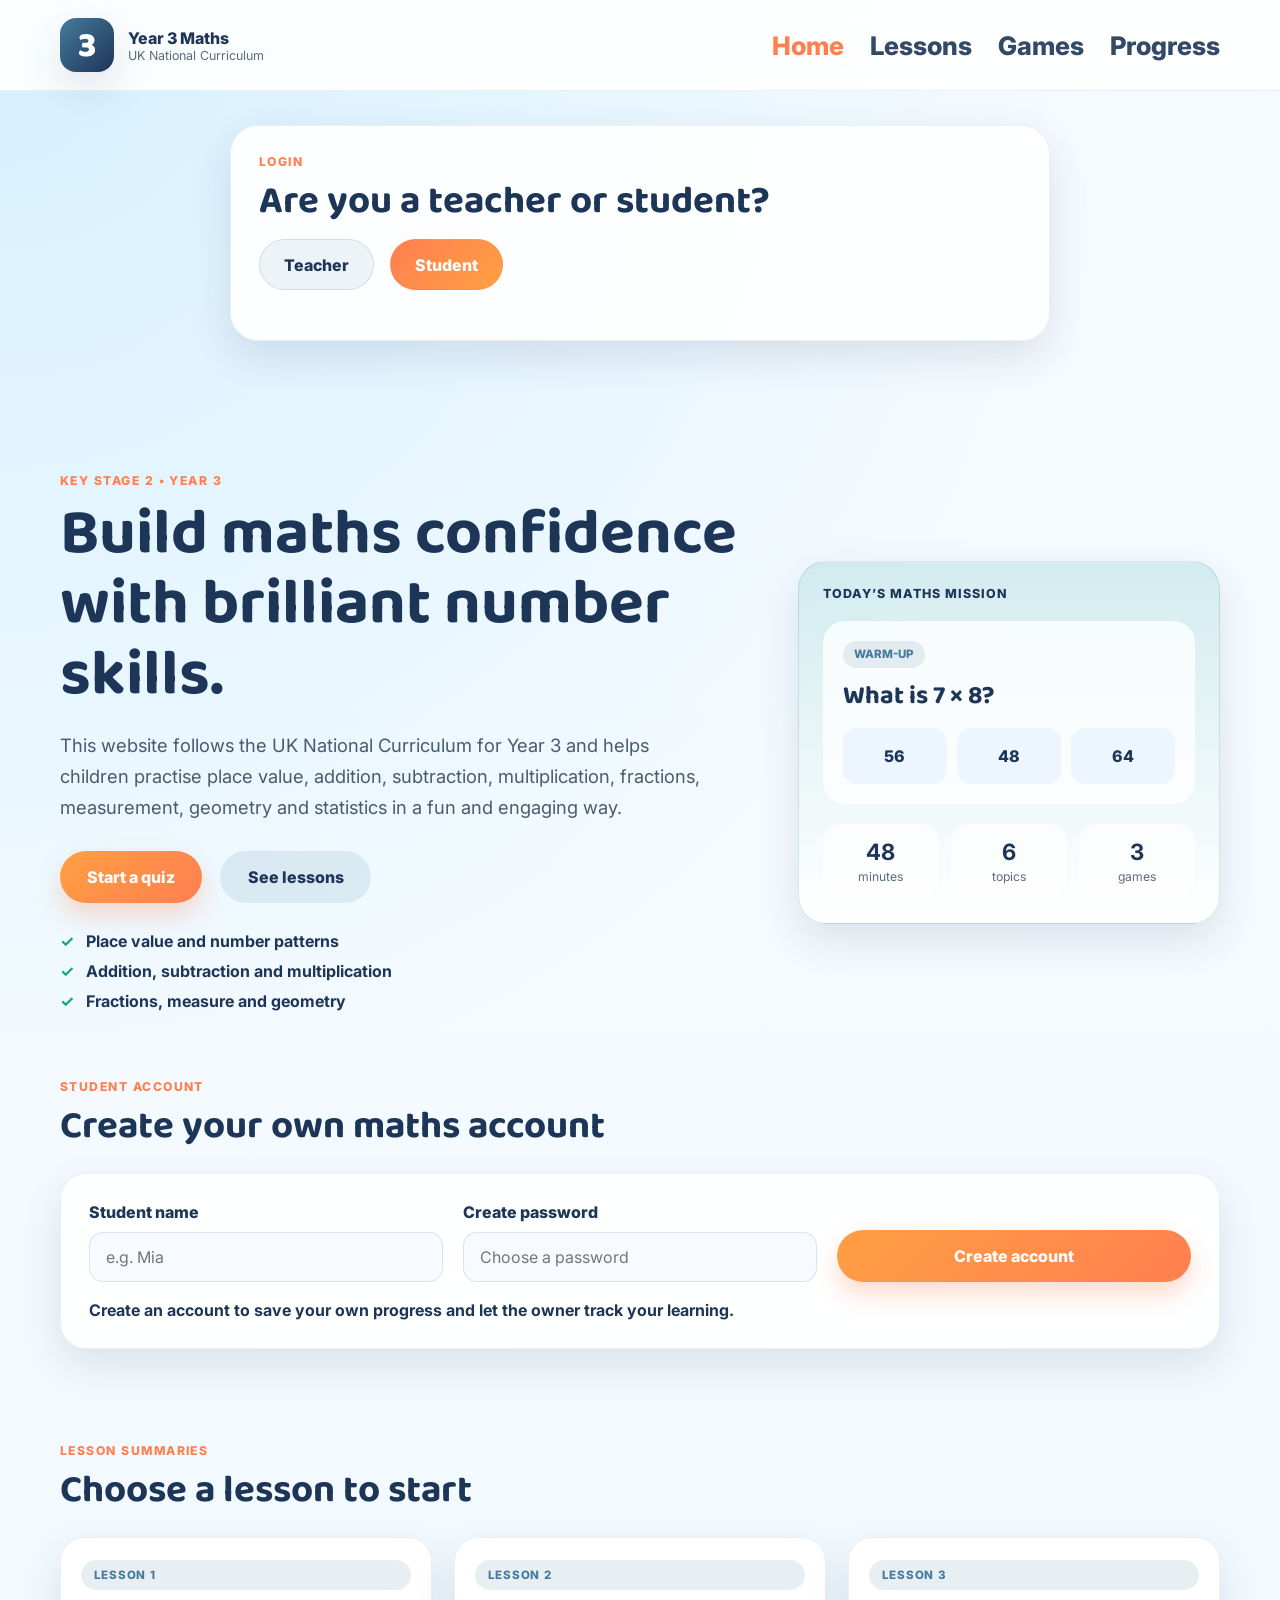
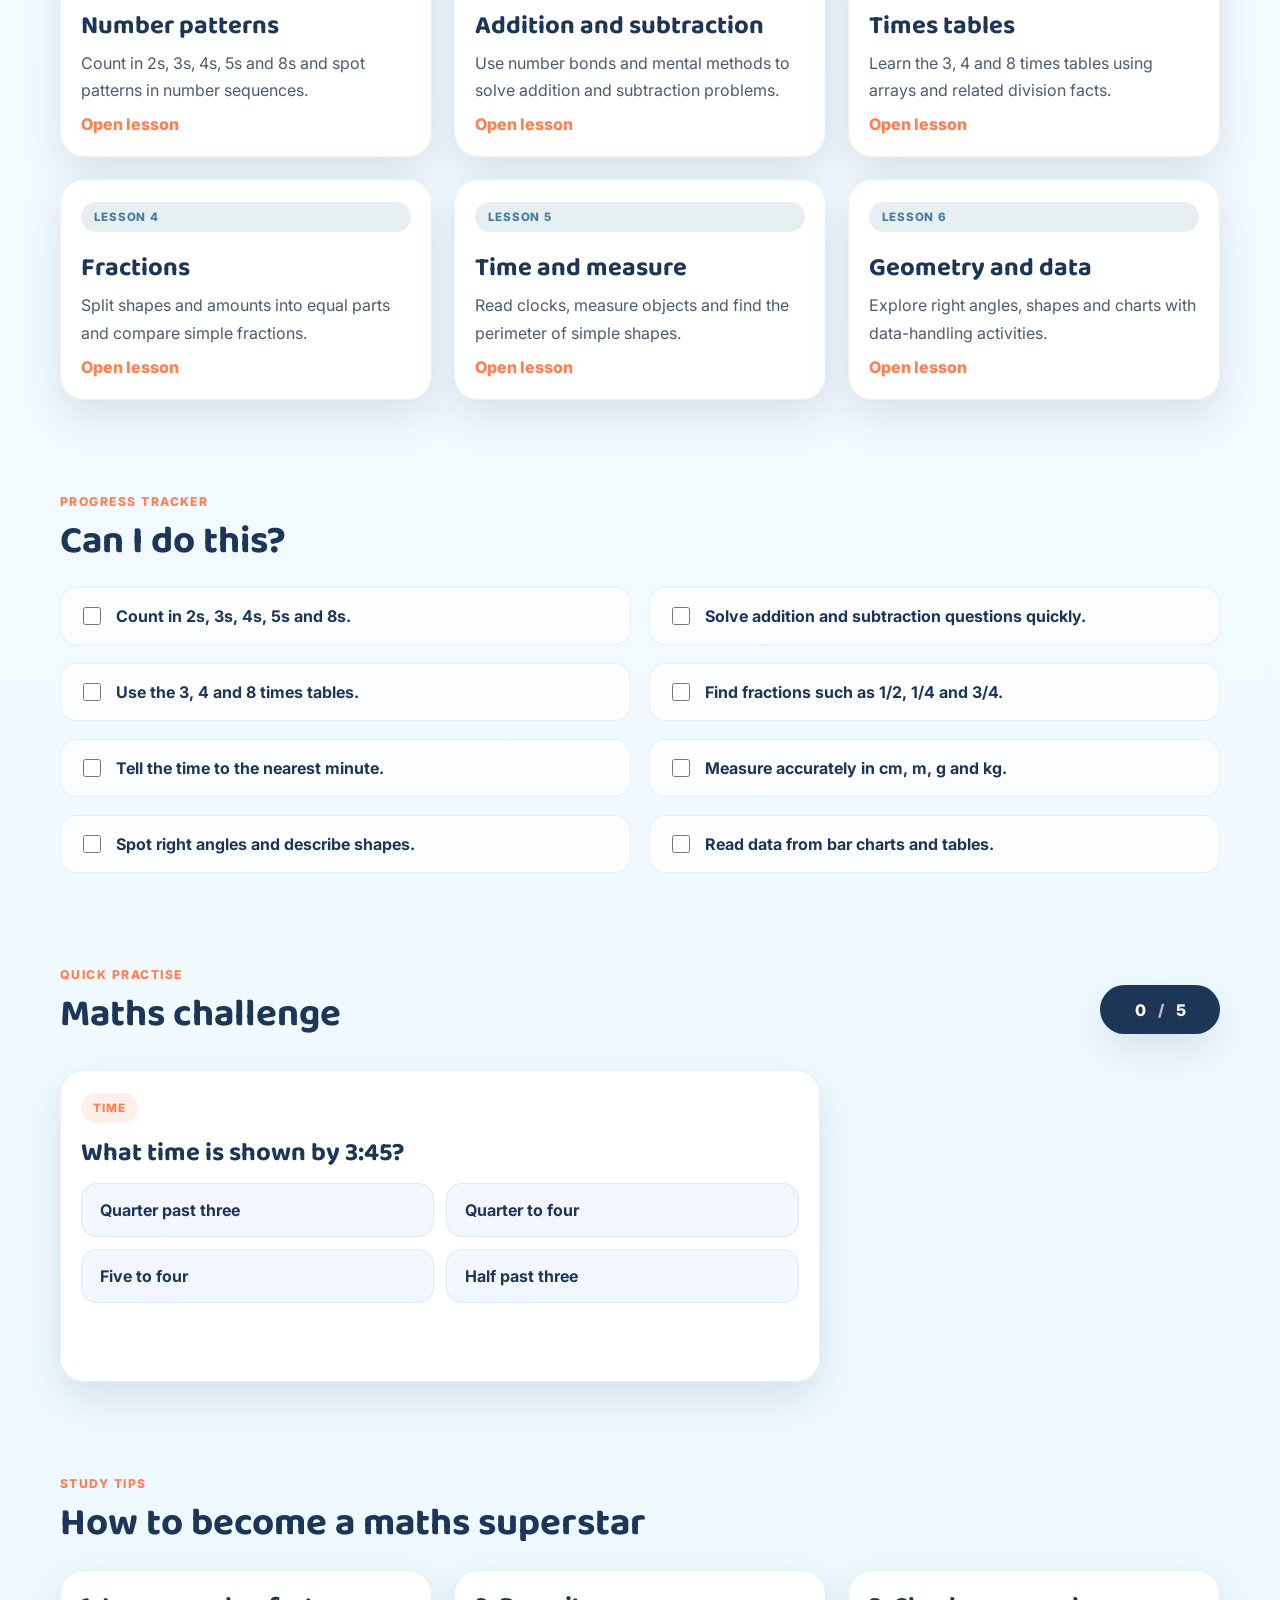
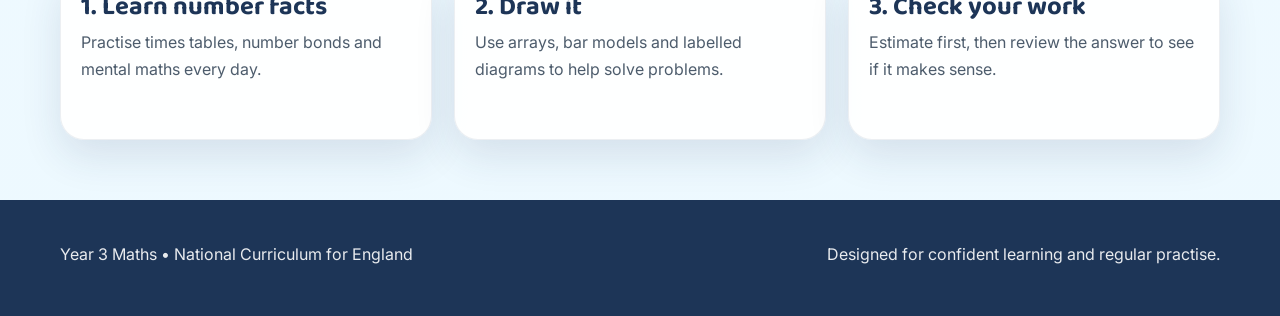
==== index.html @ a6eb0e90 "Add files via upload" ====
<!DOCTYPE html>
<html lang="en">
  <head>
    <meta charset="UTF-8" />
    <meta name="viewport" content="width=device-width, initial-scale=1.0" />
    <title>Year 3 Maths | UK Curriculum</title>
    <meta
      name="description"
      content="A colourful Year 3 maths website aligned to the UK National Curriculum with lessons, games and a progress tracker."
    />
    <link rel="preconnect" href="https://fonts.googleapis.com" />
    <link rel="preconnect" href="https://fonts.gstatic.com" crossorigin />
    <link
      href="https://fonts.googleapis.com/css2?family=Baloo+2:wght@400;600;700;800&family=Inter:wght@400;500;600;700;800&display=swap"
      rel="stylesheet"
    />
    <link rel="stylesheet" href="style.css" />
  </head>
  <body data-page="home">
    <header class="topbar">
      <div class="container nav-wrap">
        <div class="brand">
          <span class="brand-mark">3</span>
          <div>
            <p class="brand-name">Year 3 Maths</p>
            <p class="brand-subtitle">UK National Curriculum</p>
          </div>
        </div>
        <nav class="main-nav" aria-label="Main navigation">
          <a href="index.html" class="nav-link active">Home</a>
          <a href="lessons.html" class="nav-link">Lessons</a>
          <a href="games.html" class="nav-link">Games</a>
          <a href="progress.html" class="nav-link">Progress</a>
        </nav>
      </div>
    </header>

    <main>
      <section class="login-section container">
        <div class="login-card">
          <p class="eyebrow">Login</p>
          <h2>Are you a teacher or student?</h2>

          <div class="role-choice">
            <button type="button" class="role-btn" data-role="teacher">Teacher</button>
            <button type="button" class="role-btn primary" data-role="student">Student</button>
          </div>

          <div id="teacherLoginPanel" class="role-panel hidden">
            <label for="teacherPasswordInput">Teacher password</label>
            <input id="teacherPasswordInput" type="password" placeholder="Enter teacher password" />
            <button id="teacherPasswordBtn" class="btn primary" type="button">Go to teacher dashboard</button>
            <p id="teacherLoginMessage" class="login-message"></p>
          </div>

          <div id="studentLoginPanel" class="role-panel hidden">
            <form id="studentLoginForm" class="student-signup-form login-form">
              <div class="signup-field">
                <label for="studentLoginName">Student name</label>
                <input id="studentLoginName" type="text" placeholder="Enter your name" maxlength="30" />
              </div>
              <div class="signup-field">
                <label for="studentLoginPassword">Password</label>
                <input id="studentLoginPassword" type="password" placeholder="Enter your password" maxlength="30" />
              </div>
              <div class="login-buttons">
                <button type="submit" class="btn primary">Log in</button>
                <button type="button" id="studentCreateAccountBtn" class="btn secondary">Create account</button>
              </div>
            </form>
            <p id="studentLoginMessage" class="login-message">Log in with your student account or create a new one.</p>
          </div>
        </div>
      </section>

      <section class="hero container">
        <div class="hero-text">
          <p class="eyebrow">Key Stage 2 • Year 3</p>
          <h1>Build maths confidence with brilliant number skills.</h1>
          <p class="intro">
            This website follows the UK National Curriculum for Year 3 and helps children
            practise place value, addition, subtraction, multiplication, fractions, measurement,
            geometry and statistics in a fun and engaging way.
          </p>
          <div class="cta-row">
            <a class="btn primary" href="#quiz">Start a quiz</a>
            <a class="btn secondary" href="lessons.html">See lessons</a>
          </div>

          <ul class="quick-list">
            <li>Place value and number patterns</li>
            <li>Addition, subtraction and multiplication</li>
            <li>Fractions, measure and geometry</li>
          </ul>
        </div>

        <div class="hero-panel">
          <p class="panel-label">Today’s Maths Mission</p>
          <div class="mini-problem">
            <span class="mini-label">Warm-up</span>
            <h3>What is 7 × 8?</h3>
            <div class="mini-row">
              <span>56</span>
              <span>48</span>
              <span>64</span>
            </div>
          </div>
          <div class="mini-facts">
            <div>
              <strong>48</strong>
              <span>minutes</span>
            </div>
            <div>
              <strong>6</strong>
              <span>topics</span>
            </div>
            <div>
              <strong>3</strong>
              <span>games</span>
            </div>
          </div>
        </div>
      </section>

      <section class="student-account container">
        <div class="section-heading">
          <p class="eyebrow">Student account</p>
          <h2>Create your own maths account</h2>
        </div>

        <div class="account-panel">
          <form id="studentSignupForm" class="student-signup-form">
            <div class="signup-field">
              <label for="studentNameInput">Student name</label>
              <input id="studentNameInput" type="text" placeholder="e.g. Mia" maxlength="30" />
            </div>
            <div class="signup-field">
              <label for="studentPasswordInput">Create password</label>
              <input id="studentPasswordInput" type="password" placeholder="Choose a password" maxlength="30" />
            </div>
            <button class="btn primary" type="submit">Create account</button>
          </form>
          <p id="studentSignupMessage" class="signup-message">Create an account to save your own progress and let the owner track your learning.</p>
        </div>
      </section>

      <section class="curriculum container">
        <div class="section-heading">
          <p class="eyebrow">Lesson summaries</p>
          <h2>Choose a lesson to start</h2>
        </div>

        <div class="card-grid">
          <a class="summary-card" href="lessons.html#counting-panel">
            <span class="tag">Lesson 1</span>
            <h3>Number patterns</h3>
            <p>Count in 2s, 3s, 4s, 5s and 8s and spot patterns in number sequences.</p>
            <span class="summary-link">Open lesson</span>
          </a>

          <a class="summary-card" href="lessons.html#addition-panel">
            <span class="tag">Lesson 2</span>
            <h3>Addition and subtraction</h3>
            <p>Use number bonds and mental methods to solve addition and subtraction problems.</p>
            <span class="summary-link">Open lesson</span>
          </a>

          <a class="summary-card" href="lessons.html#multiplication-panel">
            <span class="tag">Lesson 3</span>
            <h3>Times tables</h3>
            <p>Learn the 3, 4 and 8 times tables using arrays and related division facts.</p>
            <span class="summary-link">Open lesson</span>
          </a>

          <a class="summary-card" href="lessons.html#fractions-panel">
            <span class="tag">Lesson 4</span>
            <h3>Fractions</h3>
            <p>Split shapes and amounts into equal parts and compare simple fractions.</p>
            <span class="summary-link">Open lesson</span>
          </a>

          <a class="summary-card" href="lessons.html#measurement-panel">
            <span class="tag">Lesson 5</span>
            <h3>Time and measure</h3>
            <p>Read clocks, measure objects and find the perimeter of simple shapes.</p>
            <span class="summary-link">Open lesson</span>
          </a>

          <a class="summary-card" href="lessons.html#geometry-panel">
            <span class="tag">Lesson 6</span>
            <h3>Geometry and data</h3>
            <p>Explore right angles, shapes and charts with data-handling activities.</p>
            <span class="summary-link">Open lesson</span>
          </a>
        </div>
      </section>

      <section class="checklist container">
        <div class="section-heading">
          <p class="eyebrow">Progress tracker</p>
          <h2>Can I do this?</h2>
        </div>

        <div class="check-grid">
          <label><input type="checkbox" /> Count in 2s, 3s, 4s, 5s and 8s.</label>
          <label><input type="checkbox" /> Solve addition and subtraction questions quickly.</label>
          <label><input type="checkbox" /> Use the 3, 4 and 8 times tables.</label>
          <label><input type="checkbox" /> Find fractions such as 1/2, 1/4 and 3/4.</label>
          <label><input type="checkbox" /> Tell the time to the nearest minute.</label>
          <label><input type="checkbox" /> Measure accurately in cm, m, g and kg.</label>
          <label><input type="checkbox" /> Spot right angles and describe shapes.</label>
          <label><input type="checkbox" /> Read data from bar charts and tables.</label>
        </div>
      </section>

      <section id="quiz" class="quiz container">
        <div class="quiz-header">
          <div>
            <p class="eyebrow">Quick practise</p>
            <h2>Maths challenge</h2>
          </div>
          <div class="score-box">
            <span id="scoreValue">0</span>
            <span class="slash">/</span>
            <span id="questionCount">0</span>
          </div>
        </div>

        <div class="question-panel">
          <p id="questionCategory" class="category">Number</p>
          <h3 id="questionText">Question will appear here.</h3>
          <div id="answerButtons" class="answer-grid" aria-live="polite"></div>
          <p id="feedback" class="feedback" aria-live="assertive"></p>
          <button id="nextButton" class="btn primary hidden" type="button">Next question</button>
        </div>
      </section>

      <section class="tips container">
        <div class="section-heading">
          <p class="eyebrow">Study tips</p>
          <h2>How to become a maths superstar</h2>
        </div>

        <div class="tips-grid">
          <div class="tip-box">
            <h3>1. Learn number facts</h3>
            <p>Practise times tables, number bonds and mental maths every day.</p>
          </div>
          <div class="tip-box">
            <h3>2. Draw it</h3>
            <p>Use arrays, bar models and labelled diagrams to help solve problems.</p>
          </div>
          <div class="tip-box">
            <h3>3. Check your work</h3>
            <p>Estimate first, then review the answer to see if it makes sense.</p>
          </div>
        </div>
      </section>
    </main>

    <footer class="site-footer">
      <div class="container footer-wrap">
        <p>Year 3 Maths • National Curriculum for England</p>
        <p>Designed for confident learning and regular practise.</p>
      </div>
    </footer>

    <script src="script.js"></script>
  </body>
</html>
---- style.css ----
:root {
  --navy: #1d3557;
  --blue: #457b9d;
  --sky: #7dd3fc;
  --mint: #dff7ea;
  --peach: #ffd166;
  --coral: #ff7f50;
  --pink: #f9c5d5;
  --lilac: #d9c2f3;
  --green: #5ec27a;
  --white: #ffffff;
  --dark: #213447;
  --light: #f8fbff;
  --text: #1f2f44;
  --success: #13a77d;
  --danger: #d93a3a;
  --shadow: 0 16px 40px rgba(29, 53, 87, 0.12);
}

* {
  box-sizing: border-box;
}

html {
  scroll-behavior: smooth;
}

body {
  margin: 0;
  font-family: "Inter", sans-serif;
  background:
    radial-gradient(circle at top left, rgba(125, 211, 252, 0.28), transparent 30%),
    linear-gradient(180deg, #f7fbff 0%, #edf9ff 100%);
  color: var(--text);
}

a {
  text-decoration: none;
}

button,
input {
  font: inherit;
}

img {
  max-width: 100%;
  display: block;
}

.container {
  width: min(1160px, calc(100% - 30px));
  margin: 0 auto;
}

.topbar {
  position: sticky;
  top: 0;
  z-index: 10;
  background: rgba(255, 255, 255, 0.88);
  backdrop-filter: blur(12px);
  border-bottom: 1px solid rgba(29, 53, 87, 0.08);
}

.nav-wrap {
  display: flex;
  align-items: center;
  justify-content: space-between;
  padding: 18px 0;
  gap: 24px;
}

.brand {
  display: flex;
  align-items: center;
  gap: 14px;
}

.brand-mark {
  width: 54px;
  height: 54px;
  border-radius: 16px;
  display: grid;
  place-items: center;
  background: linear-gradient(135deg, var(--blue), var(--navy));
  color: var(--white);
  font-family: "Baloo 2", cursive;
  font-size: 2.2rem;
  font-weight: 800;
  box-shadow: var(--shadow);
}

.brand-name,
.brand-subtitle {
  margin: 0;
}

.brand-name {
  font-weight: 800;
  color: var(--navy);
}

.brand-subtitle {
  font-size: 0.78rem;
  color: rgba(32, 51, 71, 0.72);
}

.main-nav {
  display: flex;
  align-items: center;
  flex-wrap: wrap;
  gap: 16px 26px;
}

.nav-link {
  font-size: clamp(1.15rem, 2vw, 2rem);
  font-weight: 800;
  color: var(--navy);
  opacity: 0.9;
  transition: opacity 0.2s ease;
}

.nav-link:hover,
.nav-link.active {
  opacity: 1;
  color: var(--coral);
}

.hero {
  display: grid;
  grid-template-columns: 1.25fr 0.75fr;
  gap: 34px;
  align-items: center;
  padding: 72px 0 56px;
}

.eyebrow {
  margin: 0 0 12px;
  text-transform: uppercase;
  letter-spacing: 0.12em;
  font-size: 0.76rem;
  font-weight: 800;
  color: var(--coral);
}

h1,
h2,
h3 {
  margin: 0 0 16px;
  font-family: "Baloo 2", cursive;
  line-height: 1.1;
  color: var(--navy);
}

h1 {
  font-size: clamp(3rem, 5vw, 6rem);
}

h2 {
  font-size: clamp(2.2rem, 3vw, 3.5rem);
}

h3 {
  font-size: clamp(1.6rem, 2vw, 2.2rem);
}

.intro {
  line-height: 1.7;
  font-size: 1.15rem;
  color: rgba(32, 51, 71, 0.8);
  max-width: 660px;
}

.cta-row {
  display: flex;
  flex-wrap: wrap;
  gap: 18px;
  margin-top: 28px;
}

.btn {
  display: inline-flex;
  align-items: center;
  justify-content: center;
  border: none;
  border-radius: 999px;
  padding: 1rem 1.7rem;
  font-weight: 800;
  cursor: pointer;
  transition: transform 0.2s ease, box-shadow 0.2s ease;
}

.btn:hover {
  transform: translateY(-2px);
}

.btn.primary {
  background: linear-gradient(135deg, #ff9f43, var(--coral));
  color: var(--white);
  box-shadow: 0 12px 24px rgba(255, 127, 80, 0.28);
}

.btn.secondary {
  background: rgba(69, 123, 157, 0.12);
  color: var(--navy);
}

.quick-list {
  list-style: none;
  padding: 0;
  margin: 28px 0 0;
  display: grid;
  gap: 10px;
  color: var(--navy);
  font-weight: 700;
}

.quick-list li::before {
  content: "✓";
  color: var(--success);
  margin-right: 12px;
}

.hero-panel {
  background: linear-gradient(180deg, rgba(168, 218, 220, 0.45), rgba(255, 255, 255, 0.9));
  border-radius: 28px;
  padding: 24px;
  box-shadow: var(--shadow);
  border: 1px solid rgba(69, 123, 157, 0.18);
}

.panel-label {
  margin: 0 0 20px;
  font-size: 0.78rem;
  letter-spacing: 0.08em;
  text-transform: uppercase;
  font-weight: 800;
  color: var(--navy);
}

.mini-problem {
  background: rgba(255, 255, 255, 0.8);
  border-radius: 22px;
  padding: 20px;
}

.mini-label {
  display: inline-block;
  border-radius: 999px;
  background: rgba(69, 123, 157, 0.12);
  color: var(--blue);
  font-size: 0.72rem;
  font-weight: 800;
  text-transform: uppercase;
  padding: 0.4rem 0.7rem;
}

.mini-problem h3 {
  margin: 14px 0 18px;
}

.mini-row {
  display: grid;
  grid-template-columns: repeat(3, minmax(0, 1fr));
  gap: 10px;
}

.mini-row span {
  display: grid;
  place-items: center;
  min-height: 56px;
  border-radius: 14px;
  background: #edf6ff;
  font-weight: 800;
  color: var(--navy);
}

.mini-facts {
  display: grid;
  grid-template-columns: repeat(3, minmax(0, 1fr));
  gap: 12px;
  margin-top: 20px;
}

.mini-facts div {
  background: rgba(255, 255, 255, 0.7);
  border-radius: 18px;
  text-align: center;
  padding: 14px 10px;
}

.mini-facts strong {
  display: block;
  font-size: 1.4rem;
  color: var(--navy);
}

.mini-facts span {
  color: rgba(32, 51, 71, 0.72);
  font-size: 0.76rem;
}

.login-section,
.student-account,
.curriculum,
.checklist,
.quiz,
.tips,
.lessons-page,
.games-page,
.progress-page {
  padding: 34px 0 60px;
}

.login-card {
  background: rgba(255, 255, 255, 0.9);
  border: 1px solid rgba(29, 53, 87, 0.08);
  border-radius: 28px;
  box-shadow: var(--shadow);
  padding: 28px;
  max-width: 820px;
  margin: 0 auto;
}

.role-choice {
  display: flex;
  flex-wrap: wrap;
  gap: 16px;
  margin-bottom: 22px;
}

.role-btn {
  border: 1px solid rgba(29, 53, 87, 0.12);
  background: rgba(69, 123, 157, 0.08);
  color: var(--navy);
  border-radius: 999px;
  padding: 0.9rem 1.5rem;
  font-weight: 800;
  cursor: pointer;
}

.role-btn.primary {
  background: linear-gradient(135deg, var(--coral), #ff9f43);
  color: var(--white);
  border-color: transparent;
}

.role-panel {
  display: none;
  margin-top: 18px;
  padding: 18px;
  background: rgba(247, 251, 255, 0.9);
  border-radius: 18px;
  border: 1px solid rgba(29, 53, 87, 0.08);
}

.role-panel:not(.hidden) {
  display: block;
}

.role-panel label {
  display: block;
  margin-bottom: 10px;
  font-weight: 800;
  color: var(--navy);
}

.role-panel input {
  width: 100%;
  border: 1px solid rgba(29, 53, 87, 0.12);
  border-radius: 14px;
  padding: 0.9rem 1rem;
  margin-bottom: 14px;
  background: #fff;
}

.login-form {
  display: grid;
  gap: 16px;
}

.login-buttons {
  display: flex;
  flex-wrap: wrap;
  gap: 12px;
}

.login-message {
  margin-top: 14px;
  font-weight: 700;
  color: var(--navy);
}

.login-message.success {
  color: var(--success);
}

.login-message.error {
  color: var(--danger);
}

.student-account {
  padding-top: 12px;
}

.account-panel {
  background: rgba(255, 255, 255, 0.88);
  border: 1px solid rgba(29, 53, 87, 0.08);
  border-radius: 26px;
  box-shadow: var(--shadow);
  padding: 28px;
}

.student-signup-form {
  display: grid;
  grid-template-columns: repeat(3, minmax(0, 1fr));
  gap: 20px;
  align-items: end;
}

.signup-field {
  display: flex;
  flex-direction: column;
  gap: 10px;
}

.signup-field label {
  font-weight: 800;
  color: var(--navy);
}

.student-signup-form input {
  border: 1px solid rgba(29, 53, 87, 0.12);
  border-radius: 14px;
  padding: 0.9rem 1rem;
  background: #f7fbff;
  color: var(--text);
}

.signup-message {
  margin: 18px 0 0;
  font-weight: 700;
  color: var(--navy);
}

.signup-message.success {
  color: var(--success);
}

.signup-message.error {
  color: var(--danger);
}

.section-heading {
  margin-bottom: 24px;
}

.card-grid,
.tips-grid,
.lesson-grid,
.game-grid {
  display: grid;
  grid-template-columns: repeat(3, minmax(0, 1fr));
  gap: 22px;
}

.lesson-tabs {
  display: flex;
  flex-wrap: wrap;
  gap: 12px;
  margin-bottom: 28px;
}

.lesson-tab {
  border: none;
  border-radius: 999px;
  background: rgba(69, 123, 157, 0.12);
  color: var(--navy);
  padding: 0.8rem 1.1rem;
  font-weight: 800;
  cursor: pointer;
  transition: all 0.2s ease;
}

.lesson-tab.active {
  background: linear-gradient(135deg, var(--coral), #ff9f43);
  color: var(--white);
  box-shadow: 0 12px 24px rgba(255, 127, 80, 0.18);
}

.tab-panels {
  display: grid;
  gap: 24px;
}

.lesson-panel {
  display: none;
  gap: 22px;
}

.lesson-panel.active {
  display: grid;
}

.lesson-question {
  max-width: 100%;
}

.practice-answers {
  display: grid;
  grid-template-columns: repeat(2, minmax(0, 1fr));
  gap: 14px;
  margin-top: 18px;
}

.practice-option {
  border: 1px solid rgba(29, 53, 87, 0.08);
  background: #f2f7ff;
  border-radius: 16px;
  padding: 14px 16px;
  font-weight: 800;
  color: var(--navy);
  cursor: pointer;
  transition: all 0.2s ease;
}

.practice-option:hover:not(:disabled) {
  background: #e8f1ff;
  border-color: rgba(69, 123, 157, 0.5);
}

.practice-option.correct {
  background: rgba(19, 167, 125, 0.12);
  border-color: rgba(19, 167, 125, 0.4);
  color: #0d7159;
}

.practice-option.incorrect {
  background: rgba(217, 58, 58, 0.08);
  border-color: rgba(217, 58, 58, 0.35);
  color: #982a2a;
}

.practice-option:disabled {
  cursor: not-allowed;
  opacity: 1;
}

.practice-feedback {
  min-height: 24px;
  margin: 18px 0 0;
  font-weight: 800;
}

.summary-card {
  display: flex;
  flex-direction: column;
  gap: 10px;
  background: rgba(255, 255, 255, 0.95);
  border-radius: 24px;
  padding: 22px 20px;
  border: 1px solid rgba(29, 53, 87, 0.08);
  box-shadow: var(--shadow);
  color: var(--navy);
  transition: transform 0.2s ease, box-shadow 0.2s ease;
}

.summary-card:hover {
  transform: translateY(-4px);
  box-shadow: 0 22px 50px rgba(29, 53, 87, 0.14);
}

.summary-card h3,
.summary-card p {
  margin: 0;
}

.summary-card p {
  color: rgba(32, 51, 71, 0.8);
  line-height: 1.7;
}

.summary-link {
  margin-top: auto;
  color: var(--coral);
  font-weight: 800;
}

.info-card,
.tip-box,
.lesson-card,
.speed-game-panel,
.game-card,
.question-panel,
.progress-panel {
  background: rgba(255, 255, 255, 0.9);
  border-radius: 24px;
  padding: 22px 20px;
  border: 1px solid rgba(29, 53, 87, 0.08);
  box-shadow: var(--shadow);
}

.speed-game-panel {
  margin-bottom: 28px;
}

.speed-game-header {
  display: flex;
  align-items: center;
  justify-content: space-between;
  gap: 18px;
  margin-bottom: 18px;
}

.speed-game-box {
  background: linear-gradient(135deg, rgba(69, 123, 157, 0.08), rgba(255, 127, 80, 0.06));
  border-radius: 20px;
  padding: 24px;
  border: 1px solid rgba(29, 53, 87, 0.08);
}

.speed-game-box h4 {
  margin: 0 0 20px;
  font-size: clamp(1.7rem, 3vw, 2.5rem);
  color: var(--navy);
}

.speed-controls {
  display: flex;
  flex-wrap: wrap;
  gap: 14px;
  margin-bottom: 12px;
}

.speed-controls input {
  flex: 1 1 220px;
  border-radius: 14px;
  border: 1px solid rgba(29, 53, 87, 0.12);
  padding: 0.9rem 1rem;
  font: inherit;
}

.speed-timer {
  margin: 0 0 14px;
  color: var(--navy);
  font-weight: 800;
}

.speed-message {
  min-height: 26px;
  margin: 18px 0 16px;
  font-weight: 700;
  color: var(--navy);
}

.speed-message.success {
  color: var(--success);
}

.speed-message.error {
  color: var(--danger);
}

.tag {
  display: inline-block;
  margin-bottom: 12px;
  background: rgba(69, 123, 157, 0.12);
  color: var(--blue);
  border-radius: 999px;
  font-size: 0.72rem;
  font-weight: 800;
  letter-spacing: 0.06em;
  text-transform: uppercase;
  padding: 0.5rem 0.8rem;
}

.info-card ul,
.lesson-card ul {
  margin: 0;
  padding-left: 18px;
  line-height: 1.8;
  color: rgba(32, 51, 71, 0.8);
}

.check-grid {
  display: grid;
  grid-template-columns: repeat(2, minmax(0, 1fr));
  gap: 18px;
}

.check-grid label {
  display: flex;
  align-items: center;
  gap: 12px;
  padding: 16px 18px;
  border-radius: 16px;
  background: rgba(255, 255, 255, 0.7);
  border: 1px solid rgba(29, 53, 87, 0.08);
  font-weight: 700;
  color: var(--navy);
}

.check-grid input {
  width: 18px;
  height: 18px;
  accent-color: var(--green);
}

.quiz-header {
  display: flex;
  justify-content: space-between;
  align-items: center;
  gap: 20px;
  margin-bottom: 18px;
}

.score-box {
  display: inline-flex;
  align-items: center;
  justify-content: center;
  gap: 12px;
  min-width: 120px;
  padding: 0.9rem 1.2rem;
  border-radius: 999px;
  background: var(--navy);
  color: var(--white);
  font-weight: 800;
  box-shadow: var(--shadow);
}

.score-box .slash {
  opacity: 0.7;
}

.question-panel {
  max-width: 760px;
}

.category {
  display: inline-flex;
  margin: 0 0 16px;
  background: rgba(255, 127, 80, 0.12);
  color: var(--coral);
  border-radius: 999px;
  padding: 0.5rem 0.75rem;
  font-size: 0.72rem;
  font-weight: 800;
  text-transform: uppercase;
  letter-spacing: 0.08em;
}

.answer-grid {
  display: grid;
  grid-template-columns: repeat(2, minmax(0, 1fr));
  gap: 12px;
}

.answer-btn {
  border: 1px solid rgba(29, 53, 87, 0.08);
  background: #f2f7ff;
  color: var(--navy);
  padding: 16px 18px;
  border-radius: 16px;
  cursor: pointer;
  text-align: left;
  font-weight: 700;
  transition: all 0.2s ease;
}

.answer-btn:hover:not(:disabled) {
  background: #e8f1ff;
  border-color: rgba(69, 123, 157, 0.5);
}

.answer-btn.correct {
  background: rgba(19, 167, 125, 0.12);
  border-color: rgba(19, 167, 125, 0.4);
  color: #0d7159;
}

.answer-btn.incorrect {
  background: rgba(217, 58, 58, 0.08);
  border-color: rgba(217, 58, 58, 0.35);
  color: #982a2a;
}

.answer-btn:disabled {
  opacity: 1;
  cursor: not-allowed;
}

.feedback {
  min-height: 26px;
  margin: 18px 0 12px;
  font-weight: 700;
}

.feedback.success {
  color: var(--success);
}

.feedback.error {
  color: var(--danger);
}

.hidden {
  display: none;
}

.tip-box {
  min-height: 170px;
}

.tip-box h3 {
  margin-bottom: 8px;
}

.tip-box p {
  margin: 0;
  line-height: 1.7;
  color: rgba(32, 51, 71, 0.8);
}

.lesson-card-header,
.game-card-head {
  display: flex;
  align-items: center;
  justify-content: space-between;
  gap: 10px;
  margin-bottom: 16px;
}

.lesson-badge,
.game-badge {
  display: inline-flex;
  border-radius: 999px;
  padding: 0.4rem 0.7rem;
  font-size: 0.75rem;
  font-weight: 800;
  text-transform: uppercase;
  letter-spacing: 0.06em;
  background: rgba(93, 187, 123, 0.12);
  color: var(--success);
}

.lesson-card .mini-btn,
.game-card .mini-btn,
.progress-panel button {
  border: none;
  border-radius: 12px;
  padding: 0.7rem 1rem;
  font-weight: 800;
  cursor: pointer;
}

.lesson-card .mini-btn,
.game-card .mini-btn {
  background: rgba(69, 123, 157, 0.12);
  color: var(--navy);
}

.game-card {
  display: flex;
  flex-direction: column;
  gap: 16px;
}

.game-card .mini-btn {
  margin-top: auto;
}

.game-card p {
  color: rgba(32, 51, 71, 0.8);
  line-height: 1.7;
  margin: 0;
}

.progress-layout {
  display: grid;
  grid-template-columns: 1.2fr 0.8fr;
  gap: 22px;
}

.progress-panel {
  padding: 24px;
}

.progress-panel h3 {
  margin-bottom: 12px;
}

.progress-meter {
  height: 18px;
  background: rgba(69, 123, 157, 0.12);
  border-radius: 999px;
  overflow: hidden;
  margin: 20px 0 8px;
}

.progress-bar {
  width: 0;
  height: 100%;
  border-radius: inherit;
  background: linear-gradient(90deg, var(--green), var(--sky));
  transition: width 0.25s ease;
}

.progress-stats {
  display: flex;
  justify-content: space-between;
  font-weight: 700;
  color: var(--navy);
}

.task-list {
  list-style: none;
  padding: 0;
  margin: 0;
  display: grid;
  gap: 12px;
}

.task-list li {
  display: flex;
  align-items: center;
  justify-content: space-between;
  gap: 12px;
  background: rgba(255, 255, 255, 0.75);
  border-radius: 14px;
  padding: 12px 14px;
  border: 1px solid rgba(29, 53, 87, 0.08);
  font-weight: 600;
}

.task-list input {
  width: 18px;
  height: 18px;
  accent-color: var(--green);
}

.owner-access-panel {
  display: flex;
  justify-content: center;
  margin: 24px 0 12px;
}

.owner-login-box {
  width: min(520px, 100%);
  background: rgba(255, 255, 255, 0.92);
  border: 1px solid rgba(29, 53, 87, 0.08);
  border-radius: 24px;
  box-shadow: var(--shadow);
  padding: 26px 22px;
  text-align: center;
}

.owner-login-box h2 {
  margin-bottom: 12px;
}

.owner-login-box input {
  width: 100%;
  margin: 12px 0;
  border: 1px solid rgba(29, 53, 87, 0.12);
  border-radius: 12px;
  padding: 0.9rem 1rem;
  font: inherit;
}

.owner-login-message {
  margin: 12px 0 0;
  font-weight: 700;
  color: var(--navy);
}

.owner-login-message.error {
  color: var(--danger);
}

.owner-login-message.success {
  color: var(--success);
}

.owner-dashboard.hidden {
  display: none;
}

.teacher-controls {
  margin-bottom: 22px;
}

.student-controls {
  display: flex;
  flex-wrap: wrap;
  gap: 12px;
  margin-top: 12px;
}

.student-controls select,
.student-controls input {
  border: 1px solid rgba(29, 53, 87, 0.12);
  border-radius: 12px;
  padding: 0.8rem 1rem;
  min-width: 190px;
  font: inherit;
  background: #fff;
}

.student-overview {
  list-style: none;
  padding: 0;
  margin: 0;
  display: grid;
  gap: 12px;
}

.student-overview li {
  display: flex;
  justify-content: space-between;
  align-items: center;
  gap: 10px;
  background: rgba(255, 255, 255, 0.75);
  border-radius: 14px;
  padding: 12px 14px;
  border: 1px solid rgba(29, 53, 87, 0.08);
  font-weight: 700;
  color: var(--navy);
}

.student-overview .small {
  color: rgba(32, 51, 71, 0.7);
  font-size: 0.8rem;
}

.owner-panel-layout {
  margin-top: 22px;
}

.notification-list,
.student-results {
  list-style: none;
  margin: 0;
  padding: 0;
  display: grid;
  gap: 12px;
}

.notification-list li,
.student-results li {
  display: flex;
  justify-content: space-between;
  align-items: center;
  gap: 12px;
  background: rgba(255, 255, 255, 0.75);
  border-radius: 14px;
  padding: 12px 14px;
  border: 1px solid rgba(29, 53, 87, 0.08);
}

.notification-list li {
  flex-direction: column;
  align-items: flex-start;
}

.notification-list strong,
.student-results strong {
  color: var(--navy);
}

.notification-list span,
.student-results span {
  color: var(--text);
}

.notification-list small {
  color: rgba(32, 51, 71, 0.7);
}

.student-results .success {
  color: var(--success);
}

.student-results .warning {
  color: var(--danger);
}

.muted {
  color: rgba(32, 51, 71, 0.72);
}

.site-footer {
  background: var(--navy);
  color: rgba(255, 255, 255, 0.9);
  padding: 28px 0 36px;
}

.footer-wrap {
  display: flex;
  justify-content: space-between;
  gap: 14px;
  flex-wrap: wrap;
}

@media (max-width: 900px) {
  .hero,
  .card-grid,
  .tips-grid,
  .lesson-grid,
  .game-grid,
  .progress-layout {
    grid-template-columns: 1fr;
  }

  .check-grid {
    grid-template-columns: 1fr;
  }
}

@media (max-width: 640px) {
  .nav-wrap,
  .quiz-header,
  .footer-wrap {
    flex-direction: column;
    align-items: flex-start;
  }

  .main-nav {
    gap: 8px 16px;
  }

  .answer-grid {
    grid-template-columns: 1fr;
  }

  .student-signup-form {
    grid-template-columns: 1fr;
  }

  .hero {
    padding-top: 52px;
  }
}
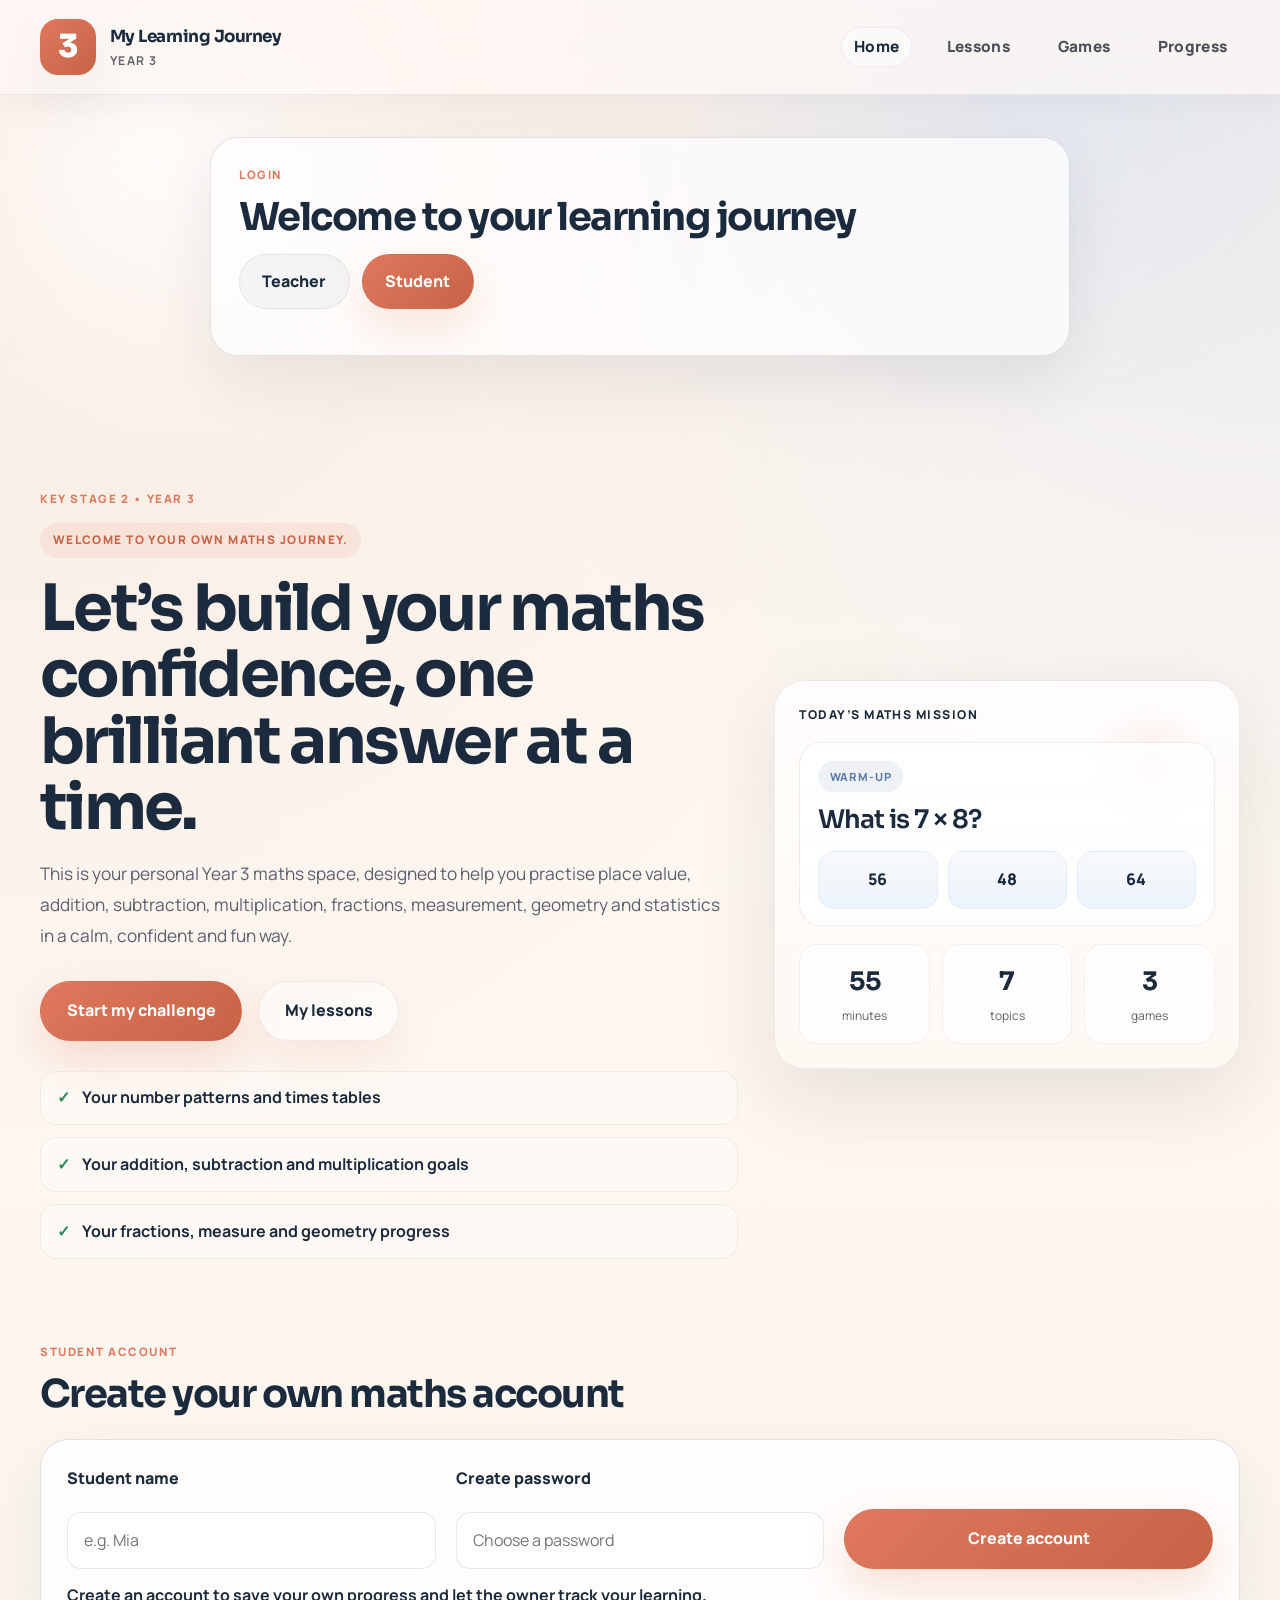
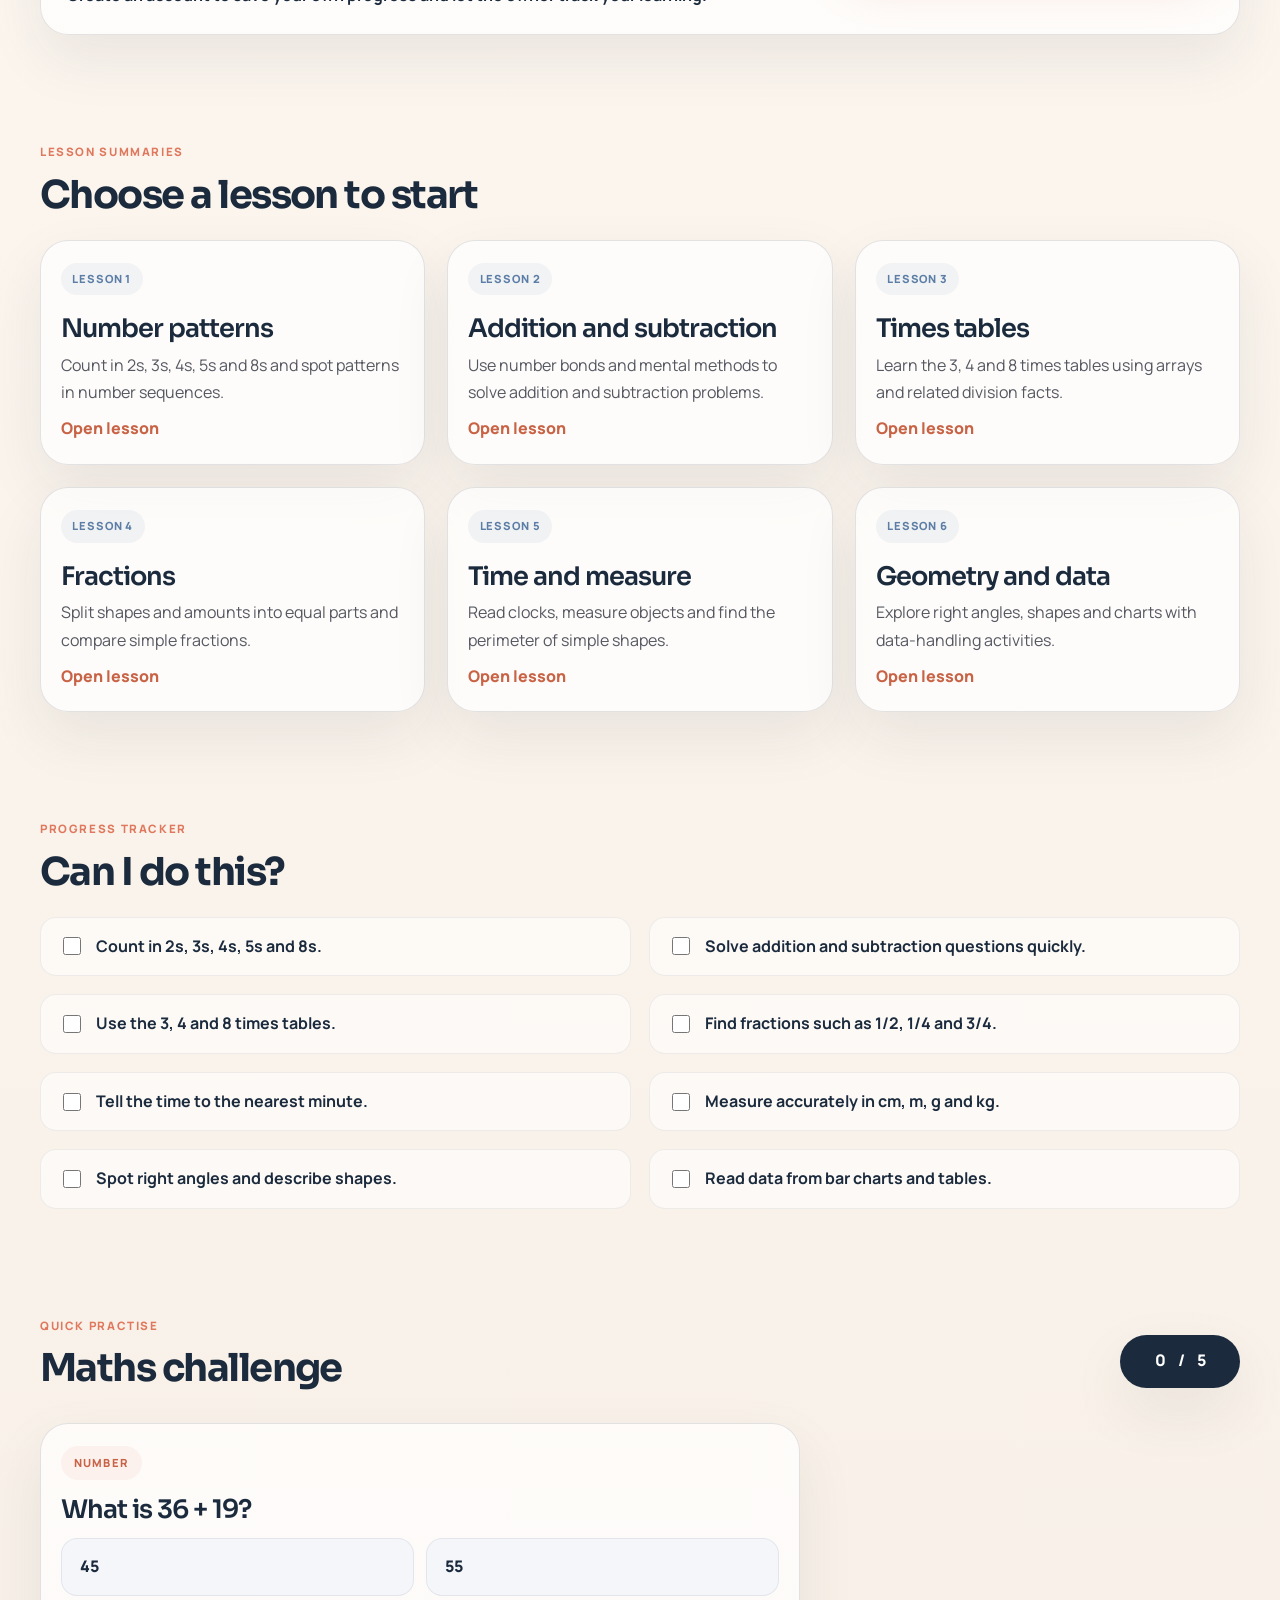
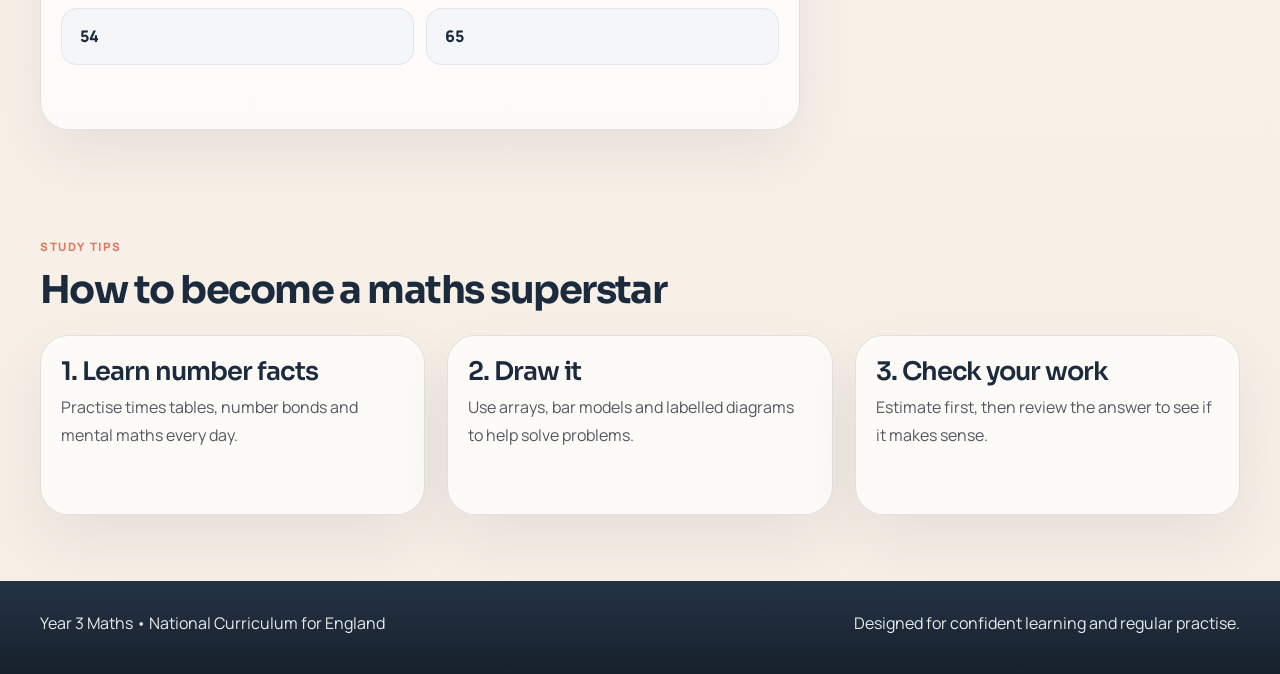
==== commit 64a49805: "Add files via upload" ====
--- a/index.html
+++ b/index.html
@@ -3,17 +3,16 @@
   <head>
     <meta charset="UTF-8" />
     <meta name="viewport" content="width=device-width, initial-scale=1.0" />
-    <title>Year 3 Maths | UK Curriculum</title>
+    <title>My Learning Journey - Year 3</title>
     <meta
       name="description"
-      content="A colourful Year 3 maths website aligned to the UK National Curriculum with lessons, games and a progress tracker."
+      content="My Learning Journey - Year 3 is a fun maths website with lessons, games and progress tracking for young learners."
     />
     <link rel="preconnect" href="https://fonts.googleapis.com" />
     <link rel="preconnect" href="https://fonts.gstatic.com" crossorigin />
-    <link
-      href="https://fonts.googleapis.com/css2?family=Baloo+2:wght@400;600;700;800&family=Inter:wght@400;500;600;700;800&display=swap"
-      rel="stylesheet"
-    />
+    <link rel="preconnect" href="https://fonts.googleapis.com" />
+    <link rel="preconnect" href="https://fonts.gstatic.com" crossorigin />
+    <link href="https://fonts.googleapis.com/css2?family=Manrope:wght@400;500;600;700;800&family=Sora:wght@400;500;600;700;800&display=swap" rel="stylesheet" />
     <link rel="stylesheet" href="style.css" />
   </head>
   <body data-page="home">
@@ -22,8 +21,8 @@
         <div class="brand">
           <span class="brand-mark">3</span>
           <div>
-            <p class="brand-name">Year 3 Maths</p>
-            <p class="brand-subtitle">UK National Curriculum</p>
+            <p class="brand-name">My Learning Journey</p>
+            <p class="brand-subtitle">Year 3</p>
           </div>
         </div>
         <nav class="main-nav" aria-label="Main navigation">
@@ -39,7 +38,7 @@
       <section class="login-section container">
         <div class="login-card">
           <p class="eyebrow">Login</p>
-          <h2>Are you a teacher or student?</h2>
+          <h2>Welcome to your learning journey</h2>
 
           <div class="role-choice">
             <button type="button" class="role-btn" data-role="teacher">Teacher</button>
@@ -76,21 +75,22 @@
       <section class="hero container">
         <div class="hero-text">
           <p class="eyebrow">Key Stage 2 • Year 3</p>
-          <h1>Build maths confidence with brilliant number skills.</h1>
+          <p id="welcomeMessage" class="welcome-message">Welcome to your own maths journey.</p>
+          <h1>Let’s build your maths confidence, one brilliant answer at a time.</h1>
           <p class="intro">
-            This website follows the UK National Curriculum for Year 3 and helps children
-            practise place value, addition, subtraction, multiplication, fractions, measurement,
-            geometry and statistics in a fun and engaging way.
+            This is your personal Year 3 maths space, designed to help you practise place value,
+            addition, subtraction, multiplication, fractions, measurement, geometry and statistics
+            in a calm, confident and fun way.
           </p>
           <div class="cta-row">
-            <a class="btn primary" href="#quiz">Start a quiz</a>
-            <a class="btn secondary" href="lessons.html">See lessons</a>
+            <a class="btn primary" href="#quiz">Start my challenge</a>
+            <a class="btn secondary" href="lessons.html">My lessons</a>
           </div>
 
           <ul class="quick-list">
-            <li>Place value and number patterns</li>
-            <li>Addition, subtraction and multiplication</li>
-            <li>Fractions, measure and geometry</li>
+            <li>Your number patterns and times tables</li>
+            <li>Your addition, subtraction and multiplication goals</li>
+            <li>Your fractions, measure and geometry progress</li>
           </ul>
         </div>
 
--- a/style.css
+++ b/style.css
@@ -1,20 +1,28 @@
 :root {
-  --navy: #1d3557;
-  --blue: #457b9d;
-  --sky: #7dd3fc;
-  --mint: #dff7ea;
-  --peach: #ffd166;
-  --coral: #ff7f50;
-  --pink: #f9c5d5;
-  --lilac: #d9c2f3;
-  --green: #5ec27a;
+  --bg-1: #f7efe6;
+  --bg-2: #fffaf4;
+  --surface: rgba(255, 255, 255, 0.72);
+  --surface-strong: #fffdf9;
+  --surface-soft: #f3eee7;
+  --ink: #1f2430;
+  --ink-soft: #5a6070;
+  --navy: #1b2b3d;
+  --blue: #5b7da6;
+  --sky: #dfeef8;
+  --sage: #dfead9;
+  --peach: #f7d5b5;
+  --gold: #f4d6a0;
+  --coral: #df785d;
+  --coral-strong: #c86346;
+  --mint: #dff5ea;
+  --green: #5ca978;
   --white: #ffffff;
-  --dark: #213447;
-  --light: #f8fbff;
-  --text: #1f2f44;
-  --success: #13a77d;
-  --danger: #d93a3a;
-  --shadow: 0 16px 40px rgba(29, 53, 87, 0.12);
+  --text: #243143;
+  --success: #2e8b5b;
+  --danger: #be4d4d;
+  --line: rgba(31, 36, 48, 0.12);
+  --shadow-soft: 0 24px 60px rgba(27, 43, 61, 0.08);
+  --shadow-strong: 0 26px 80px rgba(32, 30, 31, 0.11);
 }
 
 * {
@@ -27,11 +35,24 @@
 
 body {
   margin: 0;
-  font-family: "Inter", sans-serif;
+  font-family: "Manrope", "Segoe UI", sans-serif;
+  color: var(--text);
   background:
-    radial-gradient(circle at top left, rgba(125, 211, 252, 0.28), transparent 30%),
-    linear-gradient(180deg, #f7fbff 0%, #edf9ff 100%);
-  color: var(--text);
+    radial-gradient(circle at top left, rgba(217, 165, 144, 0.2), transparent 28%),
+    radial-gradient(circle at right top, rgba(121, 157, 200, 0.18), transparent 22%),
+    linear-gradient(180deg, var(--bg-2) 0%, var(--bg-1) 100%);
+  line-height: 1.6;
+}
+
+body::before {
+  content: "";
+  position: fixed;
+  inset: 0;
+  pointer-events: none;
+  background:
+    radial-gradient(circle at 12% 18%, rgba(255, 255, 255, 0.8), transparent 24%),
+    radial-gradient(circle at 80% 14%, rgba(215, 225, 240, 0.45), transparent 24%);
+  z-index: -1;
 }
 
 a {
@@ -39,7 +60,8 @@
 }
 
 button,
-input {
+input,
+select {
   font: inherit;
 }
 
@@ -49,25 +71,26 @@
 }
 
 .container {
-  width: min(1160px, calc(100% - 30px));
+  width: min(1200px, calc(100% - 32px));
   margin: 0 auto;
 }
 
 .topbar {
   position: sticky;
   top: 0;
-  z-index: 10;
-  background: rgba(255, 255, 255, 0.88);
-  backdrop-filter: blur(12px);
-  border-bottom: 1px solid rgba(29, 53, 87, 0.08);
+  z-index: 40;
+  background: rgba(255, 250, 246, 0.68);
+  backdrop-filter: blur(18px);
+  border-bottom: 1px solid rgba(27, 43, 61, 0.08);
+  box-shadow: 0 10px 28px rgba(31, 36, 48, 0.04);
 }
 
 .nav-wrap {
   display: flex;
   align-items: center;
   justify-content: space-between;
-  padding: 18px 0;
   gap: 24px;
+  min-height: 94px;
 }
 
 .brand {
@@ -77,17 +100,17 @@
 }
 
 .brand-mark {
-  width: 54px;
-  height: 54px;
-  border-radius: 16px;
+  width: 56px;
+  height: 56px;
+  border-radius: 18px;
   display: grid;
   place-items: center;
-  background: linear-gradient(135deg, var(--blue), var(--navy));
+  background: linear-gradient(135deg, var(--coral), var(--coral-strong));
   color: var(--white);
-  font-family: "Baloo 2", cursive;
-  font-size: 2.2rem;
-  font-weight: 800;
-  box-shadow: var(--shadow);
+  font-family: "Sora", sans-serif;
+  font-size: 2rem;
+  font-weight: 800;
+  box-shadow: var(--shadow-soft);
 }
 
 .brand-name,
@@ -96,163 +119,246 @@
 }
 
 .brand-name {
-  font-weight: 800;
+  font-family: "Sora", sans-serif;
+  font-size: 1.05rem;
+  font-weight: 700;
+  letter-spacing: -0.03em;
   color: var(--navy);
 }
 
 .brand-subtitle {
-  font-size: 0.78rem;
-  color: rgba(32, 51, 71, 0.72);
+  font-size: 0.76rem;
+  font-weight: 700;
+  letter-spacing: 0.12em;
+  text-transform: uppercase;
+  color: rgba(31, 36, 48, 0.7);
 }
 
 .main-nav {
   display: flex;
   align-items: center;
+  gap: 12px 22px;
   flex-wrap: wrap;
-  gap: 16px 26px;
 }
 
 .nav-link {
-  font-size: clamp(1.15rem, 2vw, 2rem);
-  font-weight: 800;
-  color: var(--navy);
-  opacity: 0.9;
-  transition: opacity 0.2s ease;
+  position: relative;
+  font-size: 0.96rem;
+  font-weight: 800;
+  letter-spacing: 0.02em;
+  color: rgba(31, 36, 48, 0.8);
+  padding: 0.5rem 0.8rem;
+  border-radius: 999px;
+  transition: all 0.25s cubic-bezier(0.2, 0.8, 0.2, 1);
 }
 
 .nav-link:hover,
 .nav-link.active {
-  opacity: 1;
-  color: var(--coral);
+  color: var(--navy);
+  background: rgba(255, 255, 255, 0.46);
+  box-shadow: inset 0 0 0 1px rgba(27, 43, 61, 0.06);
 }
 
 .hero {
   display: grid;
-  grid-template-columns: 1.25fr 0.75fr;
-  gap: 34px;
-  align-items: center;
-  padding: 72px 0 56px;
+  grid-template-columns: 1.2fr 0.8fr;
+  align-items: center;
+  gap: 36px;
+  padding: 68px 0 42px;
 }
 
 .eyebrow {
-  margin: 0 0 12px;
+  margin: 0 0 14px;
   text-transform: uppercase;
-  letter-spacing: 0.12em;
-  font-size: 0.76rem;
+  letter-spacing: 0.14em;
+  font-size: 0.72rem;
   font-weight: 800;
   color: var(--coral);
 }
 
 h1,
 h2,
-h3 {
+h3,
+h4 {
   margin: 0 0 16px;
-  font-family: "Baloo 2", cursive;
-  line-height: 1.1;
+  font-family: "Sora", sans-serif;
+  line-height: 1.04;
+  letter-spacing: -0.04em;
   color: var(--navy);
 }
 
 h1 {
-  font-size: clamp(3rem, 5vw, 6rem);
+  font-size: clamp(3.2rem, 5vw, 5.6rem);
+  font-weight: 700;
+  max-width: 700px;
 }
 
 h2 {
-  font-size: clamp(2.2rem, 3vw, 3.5rem);
+  font-size: clamp(2.3rem, 3vw, 3.4rem);
+  font-weight: 700;
 }
 
 h3 {
   font-size: clamp(1.6rem, 2vw, 2.2rem);
+  font-weight: 600;
+}
+
+h4 {
+  font-size: clamp(1.2rem, 1.8vw, 1.6rem);
+  font-weight: 600;
+}
+
+p {
+  margin: 0;
 }
 
 .intro {
-  line-height: 1.7;
-  font-size: 1.15rem;
-  color: rgba(32, 51, 71, 0.8);
-  max-width: 660px;
+  max-width: 680px;
+  font-size: 1.08rem;
+  line-height: 1.8;
+  color: var(--ink-soft);
+}
+
+.welcome-message {
+  display: inline-flex;
+  margin: 0 0 18px;
+  padding: 0.5rem 0.8rem;
+  border-radius: 999px;
+  background: rgba(223, 120, 93, 0.1);
+  color: var(--coral-strong);
+  font-size: 0.74rem;
+  font-weight: 800;
+  letter-spacing: 0.12em;
+  text-transform: uppercase;
 }
 
 .cta-row {
   display: flex;
   flex-wrap: wrap;
-  gap: 18px;
-  margin-top: 28px;
+  gap: 16px;
+  margin-top: 30px;
+}
+
+.btn,
+.role-btn,
+.mini-btn,
+.answer-btn,
+.practice-option,
+.lesson-tab,
+.student-controls select,
+.student-controls input,
+.owner-login-box input,
+.speed-controls input,
+.student-signup-form input,
+.role-panel input {
+  transition: transform 0.25s cubic-bezier(0.2, 0.8, 0.2, 1), box-shadow 0.25s ease, border-color 0.25s ease, background 0.25s ease;
 }
 
 .btn {
   display: inline-flex;
   align-items: center;
   justify-content: center;
-  border: none;
+  border: 1px solid transparent;
   border-radius: 999px;
-  padding: 1rem 1.7rem;
+  padding: 1rem 1.6rem;
   font-weight: 800;
   cursor: pointer;
-  transition: transform 0.2s ease, box-shadow 0.2s ease;
-}
-
-.btn:hover {
+  box-shadow: 0 18px 42px rgba(223, 120, 93, 0.12);
+}
+
+.btn:hover,
+.role-btn:hover,
+.mini-btn:hover,
+.answer-btn:hover:not(:disabled),
+.practice-option:hover:not(:disabled),
+.lesson-tab:hover {
   transform: translateY(-2px);
 }
 
 .btn.primary {
-  background: linear-gradient(135deg, #ff9f43, var(--coral));
+  background: linear-gradient(135deg, var(--coral), var(--coral-strong));
   color: var(--white);
-  box-shadow: 0 12px 24px rgba(255, 127, 80, 0.28);
+  box-shadow: 0 18px 42px rgba(223, 120, 93, 0.22);
 }
 
 .btn.secondary {
-  background: rgba(69, 123, 157, 0.12);
+  background: rgba(255, 255, 255, 0.48);
+  border-color: rgba(27, 43, 61, 0.08);
   color: var(--navy);
 }
 
 .quick-list {
   list-style: none;
   padding: 0;
-  margin: 28px 0 0;
-  display: grid;
-  gap: 10px;
+  margin: 30px 0 0;
+  display: grid;
+  gap: 12px;
   color: var(--navy);
   font-weight: 700;
+}
+
+.quick-list li {
+  display: flex;
+  align-items: center;
+  gap: 12px;
+  background: rgba(255, 255, 255, 0.25);
+  border: 1px solid rgba(27, 43, 61, 0.06);
+  border-radius: 16px;
+  padding: 0.85rem 1rem;
 }
 
 .quick-list li::before {
   content: "✓";
   color: var(--success);
-  margin-right: 12px;
+  font-weight: 900;
 }
 
 .hero-panel {
-  background: linear-gradient(180deg, rgba(168, 218, 220, 0.45), rgba(255, 255, 255, 0.9));
-  border-radius: 28px;
+  position: relative;
+  background: linear-gradient(180deg, rgba(255, 255, 255, 0.74), rgba(255, 248, 244, 0.92));
+  border: 1px solid rgba(27, 43, 61, 0.08);
+  border-radius: 30px;
   padding: 24px;
-  box-shadow: var(--shadow);
-  border: 1px solid rgba(69, 123, 157, 0.18);
+  box-shadow: var(--shadow-strong);
+}
+
+.hero-panel::before {
+  content: "";
+  position: absolute;
+  inset: 18px 18px auto auto;
+  width: 140px;
+  height: 140px;
+  border-radius: 50%;
+  background: radial-gradient(circle, rgba(223, 120, 93, 0.12), transparent 65%);
 }
 
 .panel-label {
-  margin: 0 0 20px;
-  font-size: 0.78rem;
+  margin: 0 0 18px;
+  font-size: 0.76rem;
+  font-weight: 800;
+  letter-spacing: 0.12em;
+  text-transform: uppercase;
+  color: var(--navy);
+}
+
+.mini-problem {
+  position: relative;
+  background: rgba(255, 255, 255, 0.8);
+  border: 1px solid rgba(27, 43, 61, 0.08);
+  border-radius: 22px;
+  padding: 18px 18px 16px;
+}
+
+.mini-label {
+  display: inline-block;
+  background: rgba(91, 125, 166, 0.1);
+  color: var(--blue);
+  border-radius: 999px;
+  padding: 0.42rem 0.7rem;
+  font-size: 0.7rem;
+  font-weight: 800;
   letter-spacing: 0.08em;
   text-transform: uppercase;
-  font-weight: 800;
-  color: var(--navy);
-}
-
-.mini-problem {
-  background: rgba(255, 255, 255, 0.8);
-  border-radius: 22px;
-  padding: 20px;
-}
-
-.mini-label {
-  display: inline-block;
-  border-radius: 999px;
-  background: rgba(69, 123, 157, 0.12);
-  color: var(--blue);
-  font-size: 0.72rem;
-  font-weight: 800;
-  text-transform: uppercase;
-  padding: 0.4rem 0.7rem;
 }
 
 .mini-problem h3 {
@@ -268,9 +374,10 @@
 .mini-row span {
   display: grid;
   place-items: center;
-  min-height: 56px;
-  border-radius: 14px;
-  background: #edf6ff;
+  min-height: 58px;
+  border-radius: 16px;
+  background: linear-gradient(180deg, #f7f9fc, #edf4fb);
+  border: 1px solid rgba(91, 125, 166, 0.08);
   font-weight: 800;
   color: var(--navy);
 }
@@ -279,25 +386,27 @@
   display: grid;
   grid-template-columns: repeat(3, minmax(0, 1fr));
   gap: 12px;
-  margin-top: 20px;
+  margin-top: 18px;
 }
 
 .mini-facts div {
   background: rgba(255, 255, 255, 0.7);
+  border: 1px solid rgba(27, 43, 61, 0.06);
   border-radius: 18px;
   text-align: center;
-  padding: 14px 10px;
+  padding: 16px 10px;
 }
 
 .mini-facts strong {
   display: block;
-  font-size: 1.4rem;
+  font-size: 1.6rem;
+  font-family: "Sora", sans-serif;
   color: var(--navy);
 }
 
 .mini-facts span {
-  color: rgba(32, 51, 71, 0.72);
-  font-size: 0.76rem;
+  color: rgba(31, 36, 48, 0.72);
+  font-size: 0.75rem;
 }
 
 .login-section,
@@ -309,377 +418,344 @@
 .lessons-page,
 .games-page,
 .progress-page {
-  padding: 34px 0 60px;
-}
-
-.login-card {
-  background: rgba(255, 255, 255, 0.9);
-  border: 1px solid rgba(29, 53, 87, 0.08);
-  border-radius: 28px;
-  box-shadow: var(--shadow);
-  padding: 28px;
-  max-width: 820px;
-  margin: 0 auto;
-}
-
-.role-choice {
-  display: flex;
-  flex-wrap: wrap;
-  gap: 16px;
-  margin-bottom: 22px;
-}
-
-.role-btn {
-  border: 1px solid rgba(29, 53, 87, 0.12);
-  background: rgba(69, 123, 157, 0.08);
-  color: var(--navy);
-  border-radius: 999px;
-  padding: 0.9rem 1.5rem;
-  font-weight: 800;
-  cursor: pointer;
-}
-
-.role-btn.primary {
-  background: linear-gradient(135deg, var(--coral), #ff9f43);
-  color: var(--white);
-  border-color: transparent;
-}
-
-.role-panel {
-  display: none;
-  margin-top: 18px;
-  padding: 18px;
-  background: rgba(247, 251, 255, 0.9);
-  border-radius: 18px;
-  border: 1px solid rgba(29, 53, 87, 0.08);
-}
-
-.role-panel:not(.hidden) {
-  display: block;
-}
-
-.role-panel label {
-  display: block;
-  margin-bottom: 10px;
-  font-weight: 800;
-  color: var(--navy);
-}
-
-.role-panel input {
-  width: 100%;
-  border: 1px solid rgba(29, 53, 87, 0.12);
-  border-radius: 14px;
-  padding: 0.9rem 1rem;
-  margin-bottom: 14px;
-  background: #fff;
-}
-
-.login-form {
-  display: grid;
-  gap: 16px;
-}
-
-.login-buttons {
-  display: flex;
-  flex-wrap: wrap;
-  gap: 12px;
-}
-
-.login-message {
-  margin-top: 14px;
-  font-weight: 700;
-  color: var(--navy);
-}
-
-.login-message.success {
-  color: var(--success);
-}
-
-.login-message.error {
-  color: var(--danger);
-}
-
-.student-account {
-  padding-top: 12px;
-}
-
-.account-panel {
-  background: rgba(255, 255, 255, 0.88);
-  border: 1px solid rgba(29, 53, 87, 0.08);
-  border-radius: 26px;
-  box-shadow: var(--shadow);
-  padding: 28px;
-}
-
-.student-signup-form {
-  display: grid;
-  grid-template-columns: repeat(3, minmax(0, 1fr));
-  gap: 20px;
-  align-items: end;
-}
-
-.signup-field {
-  display: flex;
-  flex-direction: column;
-  gap: 10px;
-}
-
-.signup-field label {
-  font-weight: 800;
-  color: var(--navy);
-}
-
-.student-signup-form input {
-  border: 1px solid rgba(29, 53, 87, 0.12);
-  border-radius: 14px;
-  padding: 0.9rem 1rem;
-  background: #f7fbff;
-  color: var(--text);
-}
-
-.signup-message {
-  margin: 18px 0 0;
-  font-weight: 700;
-  color: var(--navy);
-}
-
-.signup-message.success {
-  color: var(--success);
-}
-
-.signup-message.error {
-  color: var(--danger);
-}
-
-.section-heading {
-  margin-bottom: 24px;
-}
-
-.card-grid,
-.tips-grid,
-.lesson-grid,
-.game-grid {
-  display: grid;
-  grid-template-columns: repeat(3, minmax(0, 1fr));
-  gap: 22px;
-}
-
-.lesson-tabs {
-  display: flex;
-  flex-wrap: wrap;
-  gap: 12px;
-  margin-bottom: 28px;
-}
-
-.lesson-tab {
-  border: none;
-  border-radius: 999px;
-  background: rgba(69, 123, 157, 0.12);
-  color: var(--navy);
-  padding: 0.8rem 1.1rem;
-  font-weight: 800;
-  cursor: pointer;
-  transition: all 0.2s ease;
-}
-
-.lesson-tab.active {
-  background: linear-gradient(135deg, var(--coral), #ff9f43);
-  color: var(--white);
-  box-shadow: 0 12px 24px rgba(255, 127, 80, 0.18);
-}
-
-.tab-panels {
-  display: grid;
-  gap: 24px;
-}
-
-.lesson-panel {
-  display: none;
-  gap: 22px;
-}
-
-.lesson-panel.active {
-  display: grid;
-}
-
-.lesson-question {
-  max-width: 100%;
-}
-
-.practice-answers {
-  display: grid;
-  grid-template-columns: repeat(2, minmax(0, 1fr));
-  gap: 14px;
-  margin-top: 18px;
-}
-
-.practice-option {
-  border: 1px solid rgba(29, 53, 87, 0.08);
-  background: #f2f7ff;
-  border-radius: 16px;
-  padding: 14px 16px;
-  font-weight: 800;
-  color: var(--navy);
-  cursor: pointer;
-  transition: all 0.2s ease;
-}
-
-.practice-option:hover:not(:disabled) {
-  background: #e8f1ff;
-  border-color: rgba(69, 123, 157, 0.5);
-}
-
-.practice-option.correct {
-  background: rgba(19, 167, 125, 0.12);
-  border-color: rgba(19, 167, 125, 0.4);
-  color: #0d7159;
-}
-
-.practice-option.incorrect {
-  background: rgba(217, 58, 58, 0.08);
-  border-color: rgba(217, 58, 58, 0.35);
-  color: #982a2a;
-}
-
-.practice-option:disabled {
-  cursor: not-allowed;
-  opacity: 1;
-}
-
-.practice-feedback {
-  min-height: 24px;
-  margin: 18px 0 0;
-  font-weight: 800;
-}
-
-.summary-card {
-  display: flex;
-  flex-direction: column;
-  gap: 10px;
-  background: rgba(255, 255, 255, 0.95);
-  border-radius: 24px;
-  padding: 22px 20px;
-  border: 1px solid rgba(29, 53, 87, 0.08);
-  box-shadow: var(--shadow);
-  color: var(--navy);
-  transition: transform 0.2s ease, box-shadow 0.2s ease;
-}
-
-.summary-card:hover {
-  transform: translateY(-4px);
-  box-shadow: 0 22px 50px rgba(29, 53, 87, 0.14);
-}
-
-.summary-card h3,
-.summary-card p {
-  margin: 0;
-}
-
-.summary-card p {
-  color: rgba(32, 51, 71, 0.8);
-  line-height: 1.7;
-}
-
-.summary-link {
-  margin-top: auto;
-  color: var(--coral);
-  font-weight: 800;
-}
-
+  padding: 42px 0 66px;
+}
+
+.login-card,
+.account-panel,
+.summary-card,
 .info-card,
 .tip-box,
 .lesson-card,
 .speed-game-panel,
 .game-card,
 .question-panel,
-.progress-panel {
+.progress-panel,
+.owner-login-box,
+.owner-access-panel .owner-login-box {
+  background: rgba(255, 255, 255, 0.72);
+  border: 1px solid var(--line);
+  border-radius: 28px;
+  box-shadow: var(--shadow-soft);
+}
+
+.login-card {
+  max-width: 860px;
+  margin: 0 auto;
+  padding: 28px;
+}
+
+.role-choice {
+  display: flex;
+  flex-wrap: wrap;
+  gap: 12px;
+  margin-bottom: 18px;
+}
+
+.role-btn {
+  border: 1px solid rgba(27, 43, 61, 0.08);
+  background: rgba(91, 125, 166, 0.06);
+  color: var(--navy);
+  border-radius: 999px;
+  padding: 0.85rem 1.4rem;
+  font-weight: 800;
+  cursor: pointer;
+}
+
+.role-btn.primary {
+  background: linear-gradient(135deg, var(--coral), var(--coral-strong));
+  color: var(--white);
+  border-color: transparent;
+  box-shadow: 0 18px 42px rgba(223, 120, 93, 0.18);
+}
+
+.role-panel {
+  display: none;
+  margin-top: 18px;
+  padding: 20px;
+  background: rgba(247, 250, 252, 0.9);
+  border: 1px solid rgba(27, 43, 61, 0.07);
+  border-radius: 20px;
+}
+
+.role-panel:not(.hidden) {
+  display: block;
+}
+
+.role-panel label,
+.signup-field label,
+.student-controls label {
+  display: block;
+  margin-bottom: 10px;
+  font-weight: 800;
+  color: var(--navy);
+}
+
+.role-panel input,
+.student-signup-form input,
+.student-controls select,
+.student-controls input,
+.owner-login-box input,
+.speed-controls input {
+  width: 100%;
+  border: 1px solid rgba(27, 43, 61, 0.1);
+  border-radius: 14px;
+  padding: 0.92rem 1rem;
   background: rgba(255, 255, 255, 0.9);
-  border-radius: 24px;
+  color: var(--navy);
+}
+
+.role-panel input:focus,
+.student-signup-form input:focus,
+.student-controls select:focus,
+.student-controls input:focus,
+.owner-login-box input:focus,
+.speed-controls input:focus {
+  outline: none;
+  border-color: rgba(223, 120, 93, 0.5);
+  box-shadow: 0 0 0 4px rgba(223, 120, 93, 0.08);
+}
+
+.login-form {
+  display: grid;
+  gap: 16px;
+}
+
+.login-buttons {
+  display: flex;
+  flex-wrap: wrap;
+  gap: 12px;
+}
+
+.login-message,
+.signup-message,
+.owner-login-message {
+  margin-top: 14px;
+  font-weight: 700;
+  color: var(--navy);
+}
+
+.login-message.success,
+.signup-message.success,
+.owner-login-message.success {
+  color: var(--success);
+}
+
+.login-message.error,
+.signup-message.error,
+.owner-login-message.error {
+  color: var(--danger);
+}
+
+.account-panel {
+  padding: 26px;
+}
+
+.student-signup-form {
+  display: grid;
+  grid-template-columns: repeat(3, minmax(0, 1fr));
+  gap: 20px;
+  align-items: end;
+}
+
+.signup-field {
+  display: flex;
+  flex-direction: column;
+  gap: 10px;
+}
+
+.section-heading {
+  margin-bottom: 24px;
+}
+
+.card-grid,
+.tips-grid,
+.lesson-grid,
+.game-grid {
+  display: grid;
+  grid-template-columns: repeat(3, minmax(0, 1fr));
+  gap: 22px;
+}
+
+.summary-card {
+  display: flex;
+  flex-direction: column;
+  gap: 10px;
   padding: 22px 20px;
-  border: 1px solid rgba(29, 53, 87, 0.08);
-  box-shadow: var(--shadow);
-}
-
-.speed-game-panel {
-  margin-bottom: 28px;
-}
-
-.speed-game-header {
-  display: flex;
-  align-items: center;
-  justify-content: space-between;
-  gap: 18px;
-  margin-bottom: 18px;
-}
-
-.speed-game-box {
-  background: linear-gradient(135deg, rgba(69, 123, 157, 0.08), rgba(255, 127, 80, 0.06));
-  border-radius: 20px;
-  padding: 24px;
-  border: 1px solid rgba(29, 53, 87, 0.08);
-}
-
-.speed-game-box h4 {
-  margin: 0 0 20px;
-  font-size: clamp(1.7rem, 3vw, 2.5rem);
-  color: var(--navy);
-}
-
-.speed-controls {
-  display: flex;
-  flex-wrap: wrap;
-  gap: 14px;
-  margin-bottom: 12px;
-}
-
-.speed-controls input {
-  flex: 1 1 220px;
-  border-radius: 14px;
-  border: 1px solid rgba(29, 53, 87, 0.12);
-  padding: 0.9rem 1rem;
-  font: inherit;
-}
-
-.speed-timer {
-  margin: 0 0 14px;
-  color: var(--navy);
-  font-weight: 800;
-}
-
-.speed-message {
-  min-height: 26px;
-  margin: 18px 0 16px;
-  font-weight: 700;
-  color: var(--navy);
-}
-
-.speed-message.success {
-  color: var(--success);
-}
-
-.speed-message.error {
-  color: var(--danger);
+  color: var(--navy);
+  transition: transform 0.25s cubic-bezier(0.2, 0.8, 0.2, 1), box-shadow 0.25s ease, border-color 0.25s ease;
+}
+
+.summary-card:hover {
+  transform: translateY(-4px);
+  border-color: rgba(223, 120, 93, 0.2);
+  box-shadow: 0 24px 56px rgba(27, 43, 61, 0.1);
+}
+
+.summary-card h3,
+.summary-card p {
+  margin: 0;
+}
+
+.summary-card p {
+  color: rgba(31, 36, 48, 0.76);
+  line-height: 1.7;
+}
+
+.summary-link {
+  margin-top: auto;
+  color: var(--coral-strong);
+  font-weight: 800;
 }
 
 .tag {
-  display: inline-block;
-  margin-bottom: 12px;
-  background: rgba(69, 123, 157, 0.12);
+  display: inline-flex;
+  width: fit-content;
+  margin-bottom: 10px;
+  background: rgba(91, 125, 166, 0.08);
   color: var(--blue);
   border-radius: 999px;
-  font-size: 0.72rem;
+  padding: 0.46rem 0.7rem;
+  font-size: 0.7rem;
+  font-weight: 800;
+  letter-spacing: 0.08em;
+  text-transform: uppercase;
+}
+
+.lesson-tabs {
+  display: flex;
+  flex-wrap: wrap;
+  gap: 12px;
+  margin-bottom: 26px;
+}
+
+.lesson-tab {
+  border: 1px solid rgba(27, 43, 61, 0.08);
+  border-radius: 999px;
+  background: rgba(255, 255, 255, 0.54);
+  color: var(--navy);
+  padding: 0.8rem 1.05rem;
+  font-weight: 800;
+  cursor: pointer;
+}
+
+.lesson-tab.active {
+  background: linear-gradient(135deg, var(--coral), var(--coral-strong));
+  border-color: transparent;
+  color: var(--white);
+  box-shadow: 0 14px 36px rgba(223, 120, 93, 0.18);
+}
+
+.tab-panels {
+  display: grid;
+  gap: 24px;
+}
+
+.lesson-panel {
+  display: none;
+  gap: 22px;
+}
+
+.lesson-panel.active {
+  display: grid;
+}
+
+.lesson-question {
+  max-width: 100%;
+}
+
+.lesson-question-card {
+  display: grid;
+  gap: 12px;
+}
+
+.lesson-question-meta {
+  display: flex;
+  align-items: center;
+  justify-content: space-between;
+  gap: 12px;
+  margin-bottom: 4px;
+}
+
+.difficulty-pill {
+  display: inline-flex;
+  align-items: center;
+  justify-content: center;
+  border-radius: 999px;
+  padding: 0.34rem 0.7rem;
+  font-size: 0.7rem;
   font-weight: 800;
   letter-spacing: 0.06em;
   text-transform: uppercase;
-  padding: 0.5rem 0.8rem;
-}
-
-.info-card ul,
-.lesson-card ul {
-  margin: 0;
-  padding-left: 18px;
-  line-height: 1.8;
-  color: rgba(32, 51, 71, 0.8);
+}
+
+.difficulty-pill.easy {
+  background: rgba(92, 167, 120, 0.1);
+  color: var(--success);
+}
+
+.difficulty-pill.medium {
+  background: rgba(91, 125, 166, 0.1);
+  color: var(--blue);
+}
+
+.difficulty-pill.hard {
+  background: rgba(223, 120, 93, 0.1);
+  color: var(--coral-strong);
+}
+
+.practice-answers {
+  display: grid;
+  grid-template-columns: repeat(2, minmax(0, 1fr));
+  gap: 14px;
+  margin-top: 18px;
+}
+
+.practice-option,
+.answer-btn {
+  border: 1px solid rgba(27, 43, 61, 0.08);
+  background: rgba(244, 246, 250, 0.92);
+  color: var(--navy);
+  border-radius: 16px;
+  padding: 14px 16px;
+  font-weight: 800;
+  text-align: left;
+  cursor: pointer;
+}
+
+.practice-option.correct,
+.answer-btn.correct {
+  background: rgba(46, 139, 91, 0.1);
+  border-color: rgba(46, 139, 91, 0.35);
+  color: var(--success);
+}
+
+.practice-option.incorrect,
+.answer-btn.incorrect {
+  background: rgba(190, 77, 77, 0.08);
+  border-color: rgba(190, 77, 77, 0.2);
+  color: var(--danger);
+}
+
+.practice-option:disabled,
+.answer-btn:disabled {
+  cursor: not-allowed;
+  opacity: 1;
+}
+
+.practice-feedback,
+.feedback {
+  min-height: 24px;
+  margin-top: 18px;
+  font-weight: 800;
+}
+
+.feedback.success {
+  color: var(--success);
+}
+
+.feedback.error {
+  color: var(--danger);
 }
 
 .check-grid {
@@ -694,8 +770,8 @@
   gap: 12px;
   padding: 16px 18px;
   border-radius: 16px;
-  background: rgba(255, 255, 255, 0.7);
-  border: 1px solid rgba(29, 53, 87, 0.08);
+  background: rgba(255, 255, 255, 0.56);
+  border: 1px solid rgba(27, 43, 61, 0.07);
   font-weight: 700;
   color: var(--navy);
 }
@@ -720,33 +796,30 @@
   justify-content: center;
   gap: 12px;
   min-width: 120px;
-  padding: 0.9rem 1.2rem;
+  padding: 0.85rem 1.2rem;
   border-radius: 999px;
   background: var(--navy);
   color: var(--white);
   font-weight: 800;
-  box-shadow: var(--shadow);
-}
-
-.score-box .slash {
-  opacity: 0.7;
+  box-shadow: var(--shadow-soft);
 }
 
 .question-panel {
+  padding: 22px 20px;
   max-width: 760px;
 }
 
 .category {
   display: inline-flex;
   margin: 0 0 16px;
-  background: rgba(255, 127, 80, 0.12);
-  color: var(--coral);
+  background: rgba(223, 120, 93, 0.08);
+  color: var(--coral-strong);
   border-radius: 999px;
-  padding: 0.5rem 0.75rem;
-  font-size: 0.72rem;
-  font-weight: 800;
+  padding: 0.48rem 0.82rem;
+  font-size: 0.7rem;
+  font-weight: 800;
+  letter-spacing: 0.1em;
   text-transform: uppercase;
-  letter-spacing: 0.08em;
 }
 
 .answer-grid {
@@ -756,125 +829,138 @@
 }
 
 .answer-btn {
-  border: 1px solid rgba(29, 53, 87, 0.08);
-  background: #f2f7ff;
-  color: var(--navy);
-  padding: 16px 18px;
-  border-radius: 16px;
-  cursor: pointer;
-  text-align: left;
-  font-weight: 700;
-  transition: all 0.2s ease;
-}
-
-.answer-btn:hover:not(:disabled) {
-  background: #e8f1ff;
-  border-color: rgba(69, 123, 157, 0.5);
-}
-
-.answer-btn.correct {
-  background: rgba(19, 167, 125, 0.12);
-  border-color: rgba(19, 167, 125, 0.4);
-  color: #0d7159;
-}
-
-.answer-btn.incorrect {
-  background: rgba(217, 58, 58, 0.08);
-  border-color: rgba(217, 58, 58, 0.35);
-  color: #982a2a;
-}
-
-.answer-btn:disabled {
-  opacity: 1;
-  cursor: not-allowed;
-}
-
-.feedback {
-  min-height: 26px;
-  margin: 18px 0 12px;
-  font-weight: 700;
-}
-
-.feedback.success {
-  color: var(--success);
-}
-
-.feedback.error {
-  color: var(--danger);
+  padding: 15px 18px;
 }
 
 .hidden {
   display: none;
 }
 
+.tip-box,
+.lesson-card,
+.game-card,
+.progress-panel,
+.speed-game-panel {
+  padding: 22px 20px;
+}
+
 .tip-box {
-  min-height: 170px;
+  min-height: 180px;
 }
 
 .tip-box h3 {
-  margin-bottom: 8px;
-}
-
-.tip-box p {
+  margin-bottom: 10px;
+}
+
+.tip-box p,
+.game-card p,
+.lesson-card ul,
+.info-card ul {
+  color: rgba(31, 36, 48, 0.76);
+  line-height: 1.7;
+}
+
+.lesson-card ul,
+.info-card ul {
   margin: 0;
-  line-height: 1.7;
-  color: rgba(32, 51, 71, 0.8);
-}
-
-.lesson-card-header,
+  padding-left: 18px;
+}
+
+.speed-game-header {
+  display: flex;
+  align-items: center;
+  justify-content: space-between;
+  gap: 18px;
+  margin-bottom: 18px;
+}
+
+.speed-game-box {
+  background: linear-gradient(180deg, rgba(255, 255, 255, 0.75), rgba(223, 234, 248, 0.6));
+  border: 1px solid rgba(27, 43, 61, 0.08);
+  border-radius: 24px;
+  padding: 24px;
+}
+
+.speed-game-box h4 {
+  margin: 0 0 18px;
+  font-size: clamp(1.8rem, 3vw, 2.5rem);
+}
+
+.speed-controls {
+  display: flex;
+  flex-wrap: wrap;
+  gap: 12px;
+  margin-bottom: 12px;
+}
+
+.speed-controls input {
+  flex: 1 1 220px;
+}
+
+.speed-timer {
+  margin: 0 0 14px;
+  font-weight: 800;
+  color: var(--navy);
+}
+
+.speed-message {
+  min-height: 24px;
+  margin: 16px 0;
+  font-weight: 800;
+  color: var(--navy);
+}
+
+.speed-message.success {
+  color: var(--success);
+}
+
+.speed-message.error {
+  color: var(--danger);
+}
+
+.mini-btn {
+  display: inline-flex;
+  align-items: center;
+  justify-content: center;
+  border: none;
+  border-radius: 12px;
+  background: rgba(91, 125, 166, 0.12);
+  color: var(--navy);
+  padding: 0.8rem 1rem;
+  font-weight: 800;
+  cursor: pointer;
+}
+
 .game-card-head {
   display: flex;
   align-items: center;
   justify-content: space-between;
   gap: 10px;
-  margin-bottom: 16px;
-}
-
-.lesson-badge,
+  margin-bottom: 12px;
+}
+
 .game-badge {
   display: inline-flex;
   border-radius: 999px;
-  padding: 0.4rem 0.7rem;
-  font-size: 0.75rem;
-  font-weight: 800;
+  background: rgba(92, 167, 120, 0.1);
+  color: var(--green);
+  padding: 0.42rem 0.7rem;
+  font-size: 0.7rem;
+  font-weight: 800;
+  letter-spacing: 0.08em;
   text-transform: uppercase;
-  letter-spacing: 0.06em;
-  background: rgba(93, 187, 123, 0.12);
-  color: var(--success);
-}
-
-.lesson-card .mini-btn,
-.game-card .mini-btn,
-.progress-panel button {
-  border: none;
-  border-radius: 12px;
-  padding: 0.7rem 1rem;
-  font-weight: 800;
-  cursor: pointer;
-}
-
-.lesson-card .mini-btn,
-.game-card .mini-btn {
-  background: rgba(69, 123, 157, 0.12);
-  color: var(--navy);
 }
 
 .game-card {
   display: flex;
   flex-direction: column;
-  gap: 16px;
+  gap: 14px;
 }
 
 .game-card .mini-btn {
   margin-top: auto;
 }
 
-.game-card p {
-  color: rgba(32, 51, 71, 0.8);
-  line-height: 1.7;
-  margin: 0;
-}
-
 .progress-layout {
   display: grid;
   grid-template-columns: 1.2fr 0.8fr;
@@ -882,37 +968,41 @@
 }
 
 .progress-panel {
-  padding: 24px;
+  background: rgba(255, 255, 255, 0.76);
 }
 
 .progress-panel h3 {
-  margin-bottom: 12px;
+  margin-bottom: 14px;
 }
 
 .progress-meter {
-  height: 18px;
-  background: rgba(69, 123, 157, 0.12);
+  height: 20px;
+  background: rgba(91, 125, 166, 0.1);
   border-radius: 999px;
   overflow: hidden;
-  margin: 20px 0 8px;
+  margin: 18px 0 12px;
 }
 
 .progress-bar {
   width: 0;
   height: 100%;
   border-radius: inherit;
-  background: linear-gradient(90deg, var(--green), var(--sky));
+  background: linear-gradient(90deg, var(--green), var(--coral));
   transition: width 0.25s ease;
 }
 
 .progress-stats {
   display: flex;
   justify-content: space-between;
-  font-weight: 700;
-  color: var(--navy);
-}
-
-.task-list {
+  gap: 12px;
+  font-weight: 800;
+  color: var(--navy);
+}
+
+.task-list,
+.student-overview,
+.notification-list,
+.student-results {
   list-style: none;
   padding: 0;
   margin: 0;
@@ -920,16 +1010,24 @@
   gap: 12px;
 }
 
+.task-list li,
+.student-overview li,
+.notification-list li,
+.student-results li {
+  display: flex;
+  align-items: center;
+  justify-content: space-between;
+  gap: 12px;
+  background: rgba(255, 255, 255, 0.66);
+  border: 1px solid rgba(27, 43, 61, 0.08);
+  border-radius: 16px;
+  padding: 12px 14px;
+}
+
 .task-list li {
-  display: flex;
-  align-items: center;
-  justify-content: space-between;
-  gap: 12px;
-  background: rgba(255, 255, 255, 0.75);
-  border-radius: 14px;
-  padding: 12px 14px;
-  border: 1px solid rgba(29, 53, 87, 0.08);
-  font-weight: 600;
+  justify-content: flex-start;
+  font-weight: 700;
+  color: var(--navy);
 }
 
 .task-list input {
@@ -941,50 +1039,15 @@
 .owner-access-panel {
   display: flex;
   justify-content: center;
-  margin: 24px 0 12px;
+  margin: 14px 0 18px;
 }
 
 .owner-login-box {
   width: min(520px, 100%);
-  background: rgba(255, 255, 255, 0.92);
-  border: 1px solid rgba(29, 53, 87, 0.08);
-  border-radius: 24px;
-  box-shadow: var(--shadow);
   padding: 26px 22px;
   text-align: center;
 }
 
-.owner-login-box h2 {
-  margin-bottom: 12px;
-}
-
-.owner-login-box input {
-  width: 100%;
-  margin: 12px 0;
-  border: 1px solid rgba(29, 53, 87, 0.12);
-  border-radius: 12px;
-  padding: 0.9rem 1rem;
-  font: inherit;
-}
-
-.owner-login-message {
-  margin: 12px 0 0;
-  font-weight: 700;
-  color: var(--navy);
-}
-
-.owner-login-message.error {
-  color: var(--danger);
-}
-
-.owner-login-message.success {
-  color: var(--success);
-}
-
-.owner-dashboard.hidden {
-  display: none;
-}
-
 .teacher-controls {
   margin-bottom: 22px;
 }
@@ -998,84 +1061,16 @@
 
 .student-controls select,
 .student-controls input {
-  border: 1px solid rgba(29, 53, 87, 0.12);
-  border-radius: 12px;
-  padding: 0.8rem 1rem;
-  min-width: 190px;
-  font: inherit;
-  background: #fff;
-}
-
-.student-overview {
-  list-style: none;
-  padding: 0;
-  margin: 0;
-  display: grid;
-  gap: 12px;
-}
-
-.student-overview li {
-  display: flex;
-  justify-content: space-between;
-  align-items: center;
-  gap: 10px;
-  background: rgba(255, 255, 255, 0.75);
-  border-radius: 14px;
-  padding: 12px 14px;
-  border: 1px solid rgba(29, 53, 87, 0.08);
-  font-weight: 700;
-  color: var(--navy);
-}
-
-.student-overview .small {
-  color: rgba(32, 51, 71, 0.7);
-  font-size: 0.8rem;
-}
-
-.owner-panel-layout {
-  margin-top: 22px;
-}
-
-.notification-list,
-.student-results {
-  list-style: none;
-  margin: 0;
-  padding: 0;
-  display: grid;
-  gap: 12px;
+  min-width: 200px;
+  flex: 1 1 180px;
 }
 
 .notification-list li,
 .student-results li {
-  display: flex;
-  justify-content: space-between;
-  align-items: center;
-  gap: 12px;
-  background: rgba(255, 255, 255, 0.75);
-  border-radius: 14px;
-  padding: 12px 14px;
-  border: 1px solid rgba(29, 53, 87, 0.08);
-}
-
-.notification-list li {
   flex-direction: column;
   align-items: flex-start;
 }
 
-.notification-list strong,
-.student-results strong {
-  color: var(--navy);
-}
-
-.notification-list span,
-.student-results span {
-  color: var(--text);
-}
-
-.notification-list small {
-  color: rgba(32, 51, 71, 0.7);
-}
-
 .student-results .success {
   color: var(--success);
 }
@@ -1085,29 +1080,55 @@
 }
 
 .muted {
-  color: rgba(32, 51, 71, 0.72);
+  color: rgba(31, 36, 48, 0.7);
 }
 
 .site-footer {
-  background: var(--navy);
+  background: linear-gradient(180deg, rgba(27, 43, 61, 0.96), rgba(18, 28, 40, 0.98));
   color: rgba(255, 255, 255, 0.9);
-  padding: 28px 0 36px;
+  padding: 30px 0 38px;
 }
 
 .footer-wrap {
   display: flex;
+  align-items: center;
   justify-content: space-between;
-  gap: 14px;
+  gap: 18px;
   flex-wrap: wrap;
+}
+
+@keyframes fadeUp {
+  from {
+    opacity: 0;
+    transform: translateY(18px);
+  }
+  to {
+    opacity: 1;
+    transform: translateY(0);
+  }
+}
+
+.hero,
+.login-card,
+.account-panel,
+.summary-card,
+.tip-box,
+.question-panel,
+.progress-panel,
+.game-card,
+.lesson-card,
+.speed-game-panel,
+.owner-login-box {
+  animation: fadeUp 0.7s cubic-bezier(0.2, 0.8, 0.2, 1) both;
 }
 
 @media (max-width: 900px) {
   .hero,
+  .progress-layout,
   .card-grid,
   .tips-grid,
-  .lesson-grid,
   .game-grid,
-  .progress-layout {
+  .lesson-grid {
     grid-template-columns: 1fr;
   }
 
@@ -1119,24 +1140,28 @@
 @media (max-width: 640px) {
   .nav-wrap,
   .quiz-header,
+  .speed-game-header,
   .footer-wrap {
     flex-direction: column;
     align-items: flex-start;
   }
 
   .main-nav {
-    gap: 8px 16px;
+    gap: 8px 14px;
   }
 
-  .answer-grid {
+  .student-signup-form,
+  .answer-grid,
+  .practice-answers {
     grid-template-columns: 1fr;
   }
 
-  .student-signup-form {
-    grid-template-columns: 1fr;
+  .cta-row {
+    flex-direction: column;
+    align-items: stretch;
   }
 
-  .hero {
-    padding-top: 52px;
+  .btn {
+    width: 100%;
   }
 }
